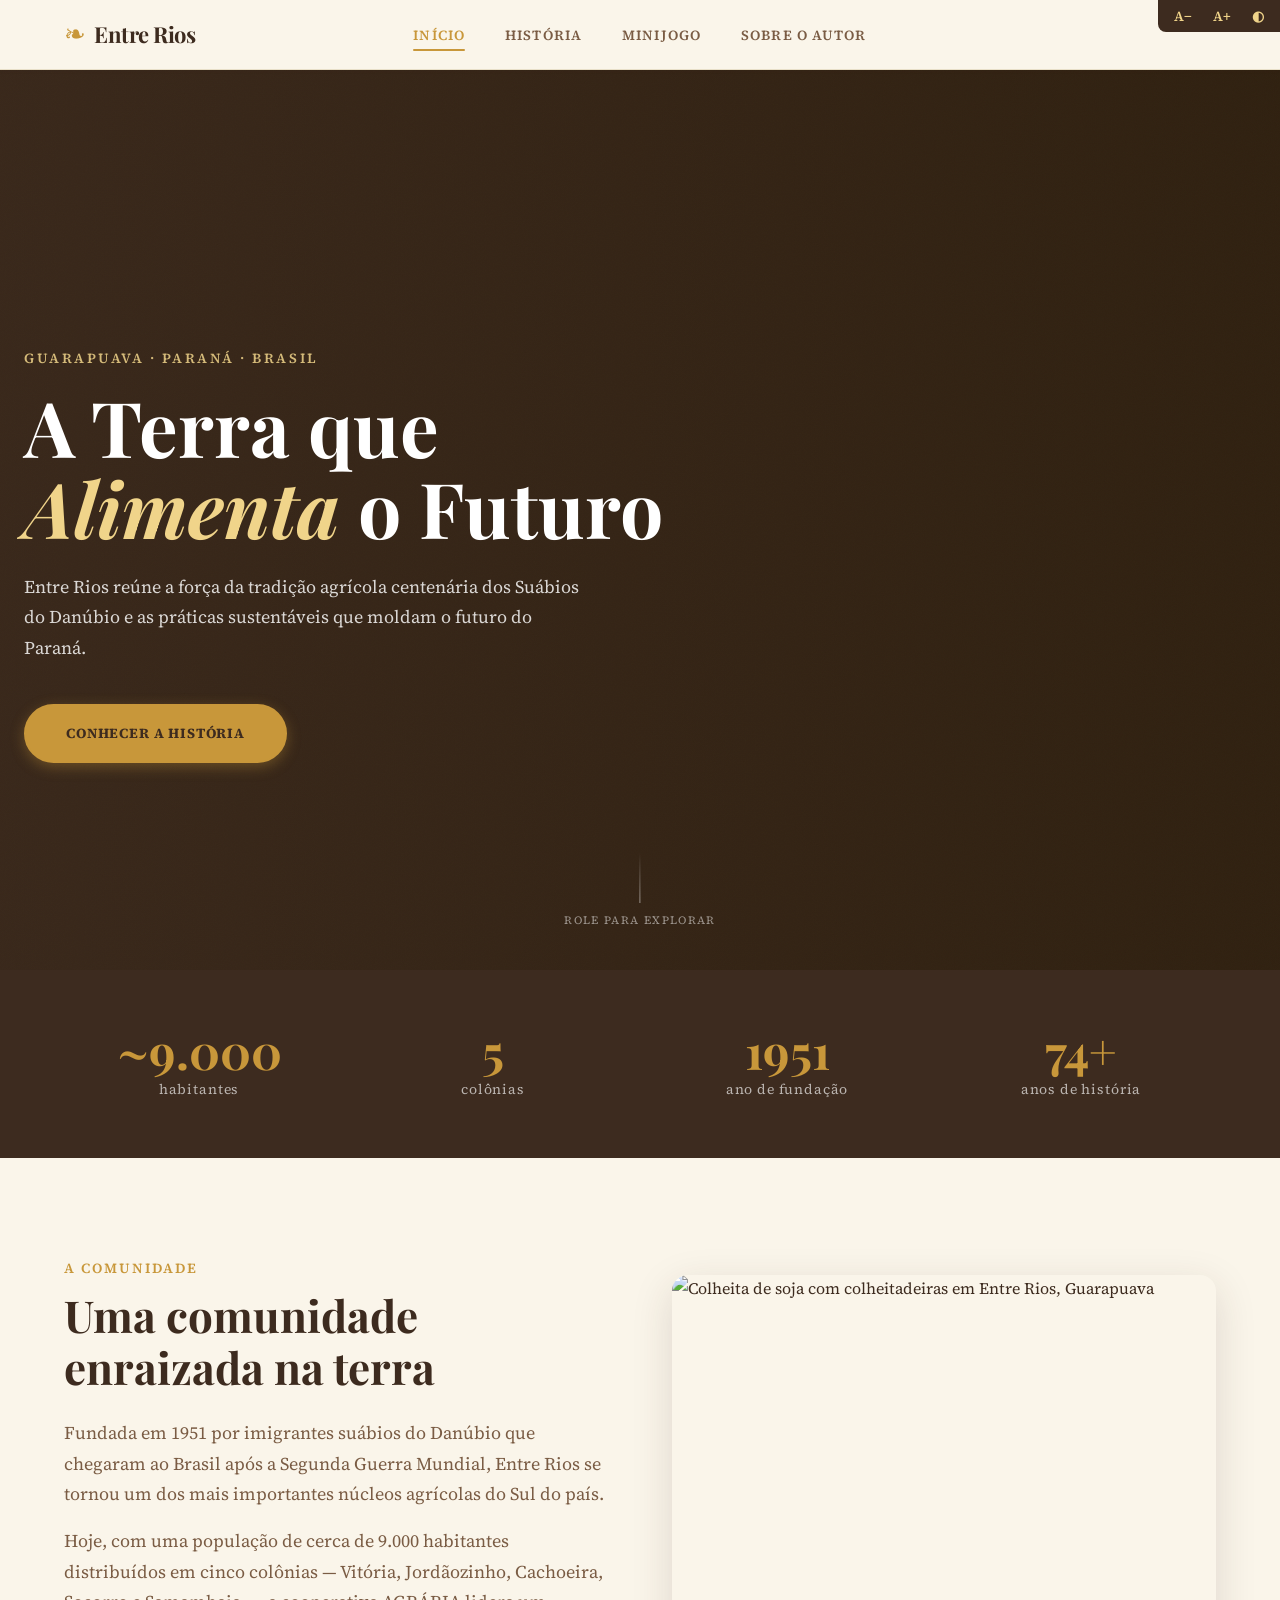
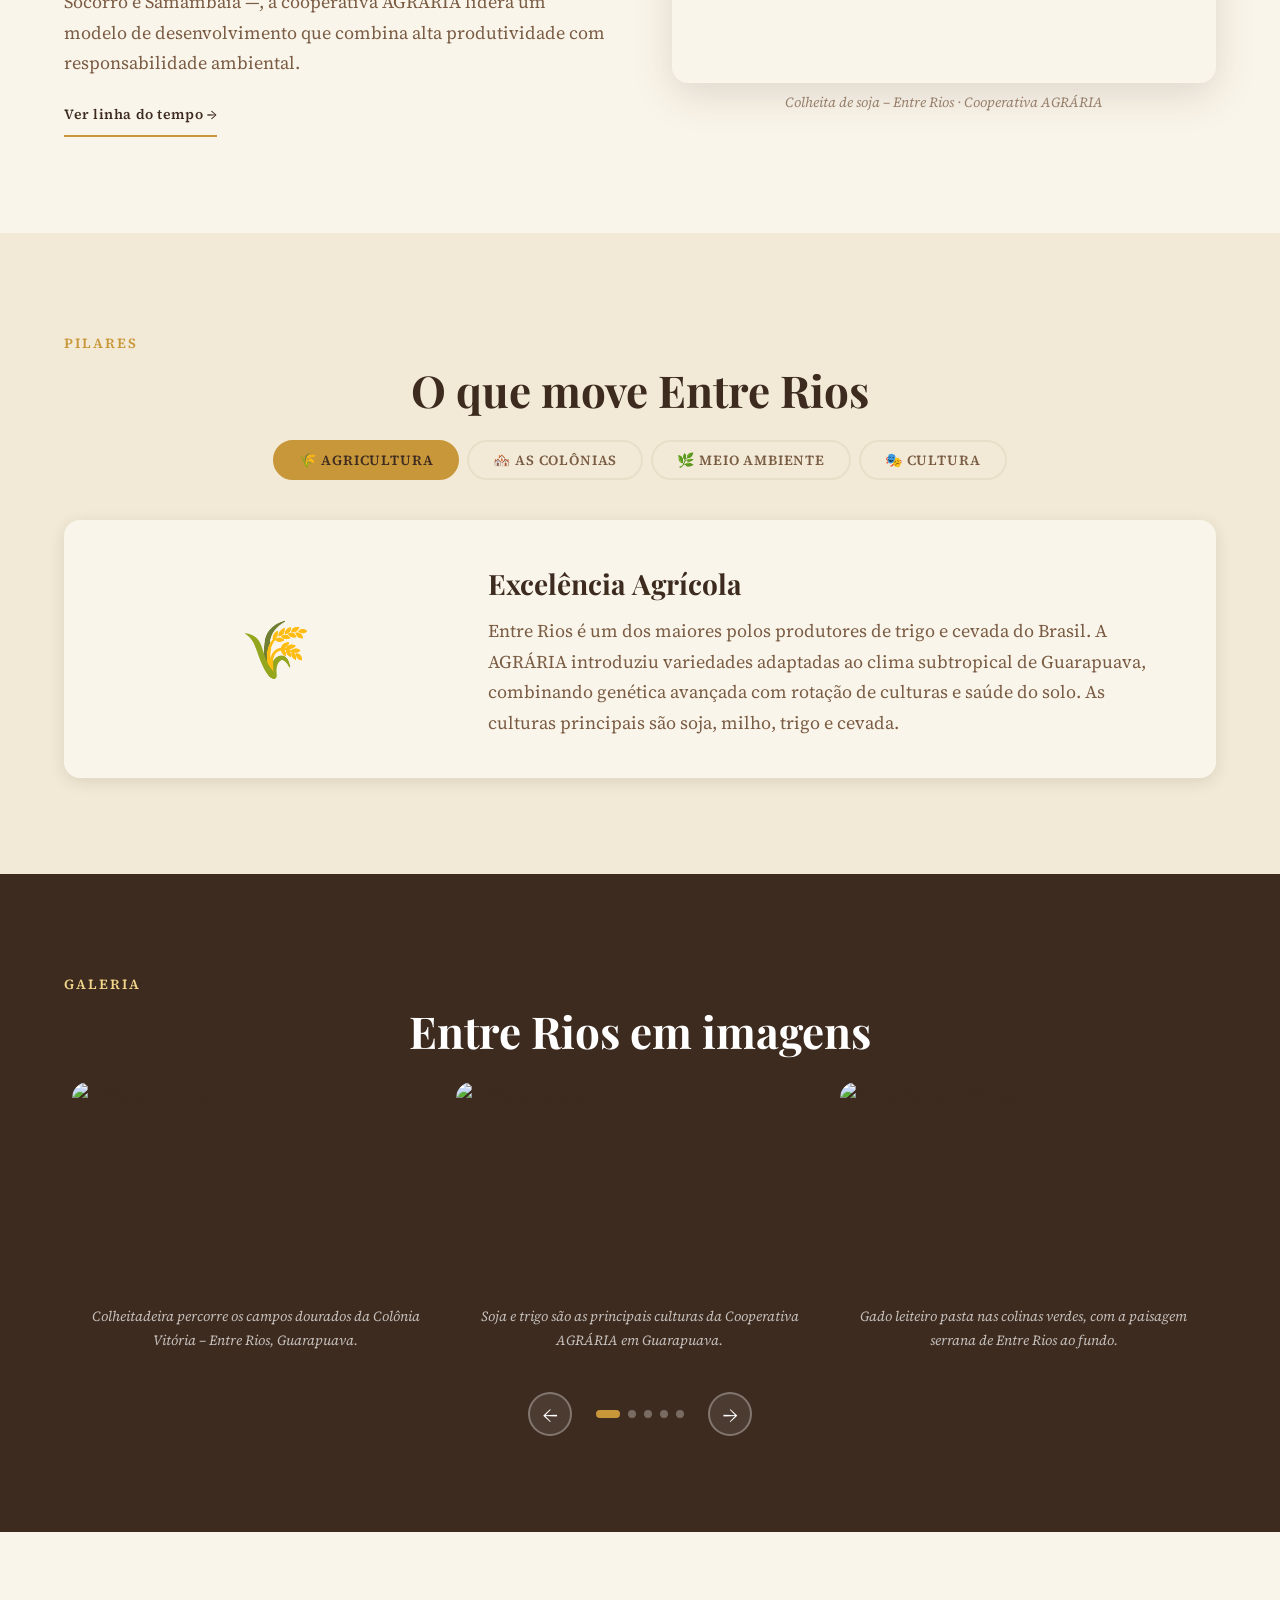
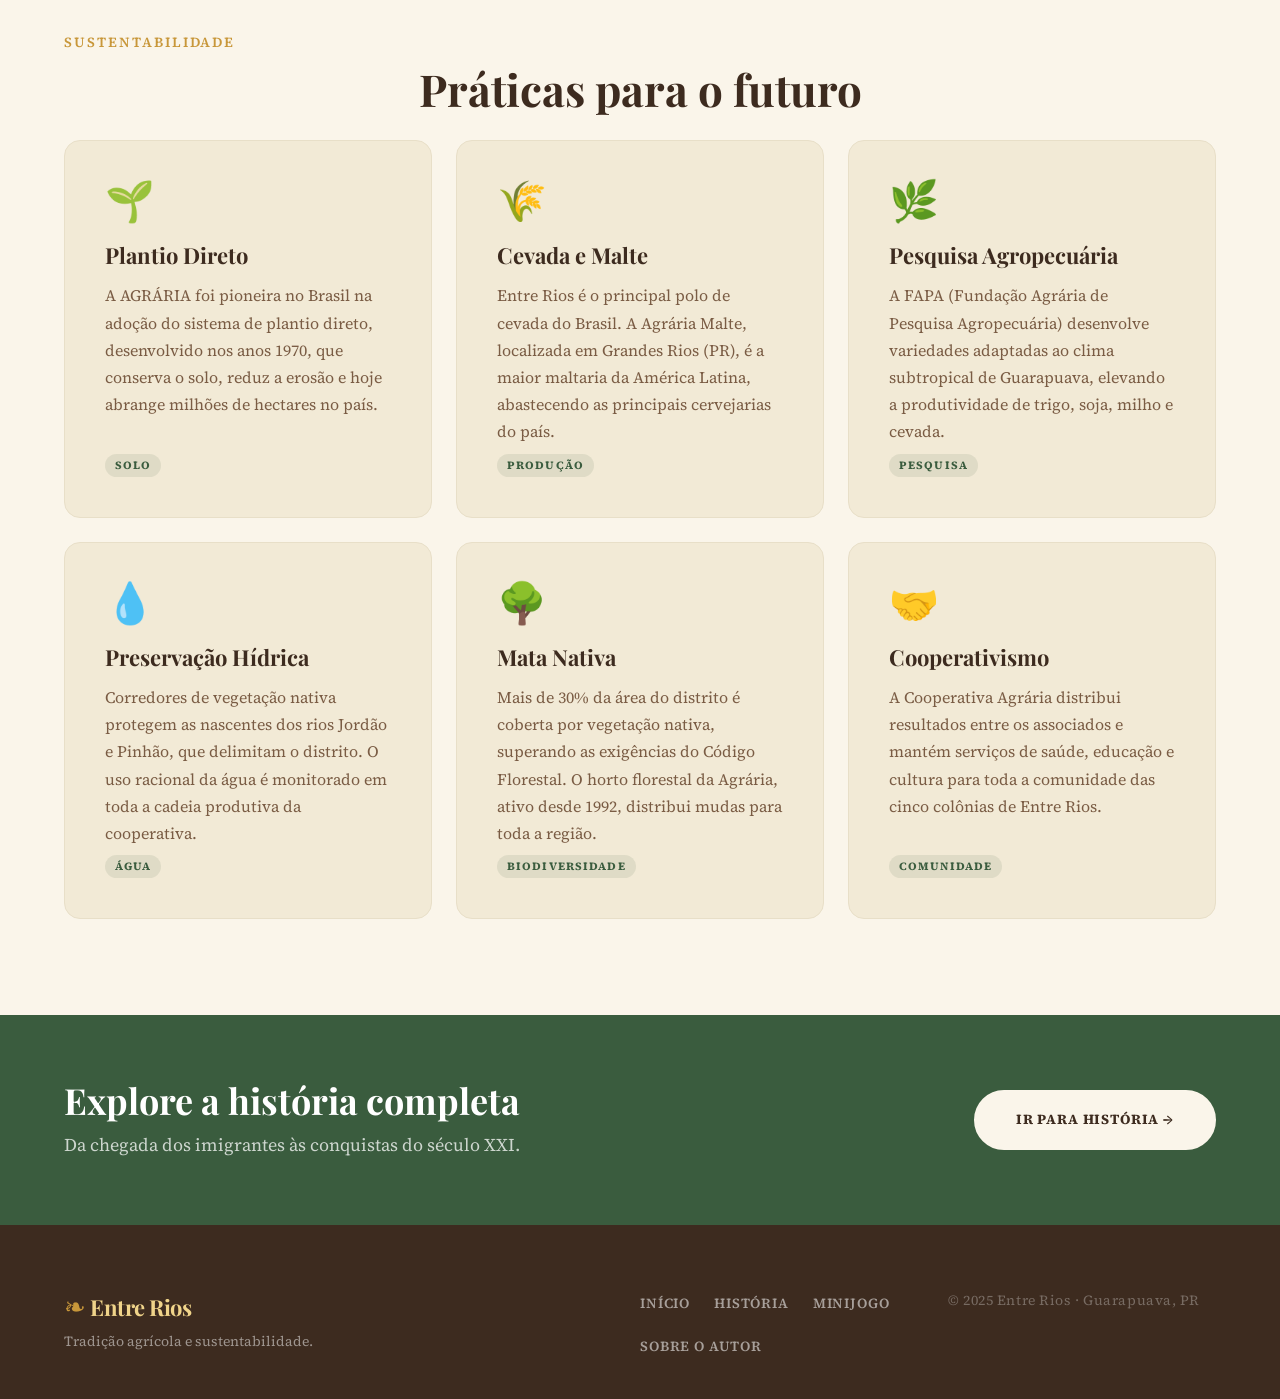
==== index.html @ c32ed944 "Update index.html" ====
<!DOCTYPE html>
<html lang="pt-BR">
<head>
  <meta charset="UTF-8" />
  <meta name="viewport" content="width=device-width, initial-scale=1.0" />
  <meta name="description" content="Entre Rios – Tradição agrícola e sustentabilidade no coração do Paraná." />
  <title>Entre Rios – Tradição & Sustentabilidade</title>
  <link rel="stylesheet" href="style.css" />
  <!-- Google Fonts: Playfair Display + Source Serif 4 -->
  <link rel="preconnect" href="https://fonts.googleapis.com" />
  <link rel="preconnect" href="https://fonts.gstatic.com" crossorigin />
  <link href="https://fonts.googleapis.com/css2?family=Playfair+Display:ital,wght@0,500;0,700;1,500&family=Source+Serif+4:opsz,wght@8..60,300;8..60,400;8..60,600&display=swap" rel="stylesheet" />
</head>
<body>

  <!-- ===== ACESSIBILIDADE: Barra de ferramentas ===== -->
  <div class="a11y-bar" role="toolbar" aria-label="Ferramentas de acessibilidade">
    <button class="a11y-btn" id="btn-font-dec" aria-label="Diminuir tamanho da fonte">A−</button>
    <button class="a11y-btn" id="btn-font-inc" aria-label="Aumentar tamanho da fonte">A+</button>
    <button class="a11y-btn" id="btn-contrast" aria-label="Alternar alto contraste">◐</button>
  </div>

  <!-- ===== NAVBAR ===== -->
  <header class="navbar" role="banner">
    <div class="navbar__inner">
      <a href="index.html" class="navbar__logo" aria-label="Início – Entre Rios">
        <span class="logo-mark" aria-hidden="true">❧</span>
        <span class="logo-text">Entre Rios</span>
      </a>
      <button class="navbar__toggle" id="nav-toggle" aria-expanded="false" aria-controls="nav-menu" aria-label="Abrir menu de navegação">
        <span class="burger-line"></span>
        <span class="burger-line"></span>
        <span class="burger-line"></span>
      </button>
      <nav id="nav-menu" class="navbar__nav" role="navigation" aria-label="Navegação principal">
        <ul class="nav__list" role="list">
          <li><a href="index.html"    class="nav__link active" aria-current="page">Início</a></li>
          <li><a href="historia.html" class="nav__link">História</a></li>
          <li><a href="minijogo.html" class="nav__link">MiniJogo</a></li>
          <li><a href="autor.html"    class="nav__link">Sobre o Autor</a></li>
        </ul>
      </nav>
    </div>
  </header>

  <main id="main-content">

    <!-- ===== HERO ===== -->
    <section class="hero" aria-labelledby="hero-title">
      <div class="hero__bg" aria-hidden="true">
        <div class="hero__grain"></div>
        <div class="hero__overlay"></div>
        <!-- Partículas de trigo animadas -->
        <div class="hero__particles" id="hero-particles"></div>
      </div>
      <div class="hero__content reveal">
        <p class="hero__eyebrow">Guarapuava · Paraná · Brasil</p>
        <h1 id="hero-title" class="hero__title">
          A Terra que<br />
          <em>Alimenta</em> o Futuro
        </h1>
        <p class="hero__subtitle">Entre Rios reúne a força da tradição agrícola centenária dos Suábios do Danúbio e as práticas sustentáveis que moldam o futuro do Paraná.</p>
        <a href="historia.html" class="btn-primary" aria-label="Conhecer a história de Entre Rios">Conhecer a História</a>
      </div>
      <div class="hero__scroll-hint" aria-hidden="true">
        <span class="scroll-line"></span>
        <span class="scroll-text">Role para explorar</span>
      </div>
    </section>

    <!-- ===== NÚMEROS / STATS ===== -->
    <section class="stats-band reveal" aria-label="Dados sobre Entre Rios">
      <div id="stats-container" class="stats-grid" role="list">
        <!-- Renderizado via JS -->
      </div>
    </section>

    <!-- ===== SOBRE ===== -->
    <section class="about section-pad reveal" aria-labelledby="about-title">
      <div class="container grid-2col">
        <div class="about__text">
          <span class="section-tag" aria-hidden="true">A Comunidade</span>
          <h2 id="about-title" class="section-title">Uma comunidade<br />enraizada na terra</h2>
          <p>Fundada em 1951 por imigrantes suábios do Danúbio que chegaram ao Brasil após a Segunda Guerra Mundial, Entre Rios se tornou um dos mais importantes núcleos agrícolas do Sul do país.</p>
          <p>Hoje, com uma população de cerca de 9.000 habitantes distribuídos em cinco colônias — Vitória, Jordãozinho, Cachoeira, Socorro e Samambaia —, a cooperativa AGRÁRIA lidera um modelo de desenvolvimento que combina alta produtividade com responsabilidade ambiental.</p>
          <a href="historia.html" class="btn-secondary">Ver linha do tempo →</a>
        </div>
        <figure class="about__visual" aria-label="Campos de trigo de Entre Rios ao entardecer">
          <div class="about__img-frame">
            <img src="img_soja.png" alt="Colheita de soja com colheitadeiras em Entre Rios, Guarapuava" style="width:100%;height:100%;object-fit:cover;display:block;" />
          </div>
          <figcaption class="about__caption">Colheita de soja – Entre Rios · Cooperativa AGRÁRIA</figcaption>
        </figure>
      </div>
    </section>

    <!-- ===== PILARES (TABS / ACORDEÃO) ===== -->
    <section class="pillars section-pad" aria-labelledby="pillars-title">
      <div class="container">
        <span class="section-tag" aria-hidden="true">Pilares</span>
        <h2 id="pillars-title" class="section-title section-title--center">O que move Entre Rios</h2>

        <!-- Abas desktop, acordeão mobile -->
        <div class="tabs reveal" role="tablist" aria-label="Pilares de Entre Rios">
          <!-- Tab buttons renderizados via JS -->
          <div id="tab-buttons" role="tablist"></div>
          <div id="tab-panels" class="tabs__panels"></div>
        </div>
      </div>
    </section>

    <!-- ===== GALERIA / CARROSSEL ===== -->
    <section class="gallery section-pad" aria-labelledby="gallery-title">
      <div class="container">
        <span class="section-tag" aria-hidden="true">Galeria</span>
        <h2 id="gallery-title" class="section-title section-title--center">Entre Rios em imagens</h2>
        <div class="carousel reveal" role="region" aria-label="Carrossel de fotos de Entre Rios" aria-roledescription="carrossel">
          <div class="carousel__track" id="carousel-track">
            <!-- Renderizado via JS -->
          </div>
          <div class="carousel__controls">
            <button class="carousel__btn" id="carousel-prev" aria-label="Slide anterior">&#8592;</button>
            <div class="carousel__dots" id="carousel-dots" role="tablist" aria-label="Navegação do carrossel"></div>
            <button class="carousel__btn" id="carousel-next" aria-label="Próximo slide">&#8594;</button>
          </div>
        </div>
      </div>
    </section>

    <!-- ===== SUSTENTABILIDADE (CARDS DINÂMICOS) ===== -->
    <section class="sustentabilidade section-pad" aria-labelledby="sust-title">
      <div class="container">
        <span class="section-tag" aria-hidden="true">Sustentabilidade</span>
        <h2 id="sust-title" class="section-title section-title--center">Práticas para o futuro</h2>
        <div class="cards-grid reveal" id="cards-container" role="list">
          <!-- Renderizado via JS -->
        </div>
      </div>
    </section>

    <!-- ===== CTA BANNER ===== -->
    <section class="cta-band reveal" aria-labelledby="cta-title">
      <div class="container cta-band__inner">
        <div>
          <h2 id="cta-title" class="cta-band__title">Explore a história completa</h2>
          <p class="cta-band__sub">Da chegada dos imigrantes às conquistas do século XXI.</p>
        </div>
        <a href="historia.html" class="btn-primary btn-primary--light" aria-label="Ir para página de história">Ir para História →</a>
      </div>
    </section>

  </main>

  <!-- ===== FOOTER ===== -->
  <footer class="footer" role="contentinfo">
    <div class="container footer__inner">
      <div class="footer__brand">
        <span class="logo-mark" aria-hidden="true">❧</span>
        <span class="logo-text">Entre Rios</span>
        <p class="footer__tagline">Tradição agrícola e sustentabilidade.</p>
      </div>
      <nav class="footer__nav" aria-label="Links do rodapé">
        <ul role="list">
          <li><a href="index.html">Início</a></li>
          <li><a href="historia.html">História</a></li>
          <li><a href="minijogo.html">MiniJogo</a></li>
          <li><a href="autor.html">Sobre o Autor</a></li>
        </ul>
      </nav>
      <p class="footer__copy">© 2025 Entre Rios · Guarapuava, PR</p>
    </div>
  </footer>

  <script src="script.js"></script>
</body>
</html>
---- style.css ----
/* ============================================================
   ENTRE RIOS – style.css
   Design System: Organic Editorial (terra + trigo + verde)
   Mobile-First · CSS Grid · Flexbox · Alto Contraste
   ============================================================ */

/* ============================================================
   1. DESIGN TOKENS – :root (mude aqui para alterar todo o site)
   ============================================================ */
:root {
  /* --- Paleta principal --- */
  --color-earth:      #3d2b1f;  /* marrom terra escuro (textos) */
  --color-wheat:      #c8973a;  /* dourado trigo (accent primário) */
  --color-wheat-lt:   #f0d48a;  /* dourado claro */
  --color-green:      #3a5c3e;  /* verde floresta (accent secundário) */
  --color-green-lt:   #6b9c6f;  /* verde médio */
  --color-cream:      #faf5ea;  /* fundo principal */
  --color-paper:      #f2ead6;  /* fundo seções alternadas */
  --color-bark:       #7a5c44;  /* marrom médio */
  --color-fog:        #e8dfc8;  /* bordas suaves */

  /* --- Tipografia --- */
  --font-display: 'Playfair Display', Georgia, serif;
  --font-body:    'Source Serif 4', Georgia, serif;
  --fs-base:  1rem;       /* 16px – mude aqui para alterar escala base */
  --fs-sm:    0.875rem;
  --fs-lg:    1.125rem;
  --fs-xl:    1.375rem;
  --fs-2xl:   1.75rem;
  --fs-3xl:   2.375rem;
  --fs-4xl:   3.25rem;
  --fs-hero:  clamp(2.5rem, 6vw, 5rem);
  --lh-tight: 1.2;
  --lh-body:  1.7;

  /* --- Espaçamentos --- */
  --space-xs:  0.25rem;
  --space-sm:  0.5rem;
  --space-md:  1rem;
  --space-lg:  1.5rem;
  --space-xl:  2.5rem;
  --space-2xl: 4rem;
  --space-3xl: 6rem;

  /* --- Arredondamentos --- */
  --radius-sm:  4px;
  --radius-md:  8px;
  --radius-lg:  16px;
  --radius-xl:  24px;
  --radius-full: 9999px;

  /* --- Sombras --- */
  --shadow-sm:  0 1px 3px rgba(61,43,31,.10);
  --shadow-md:  0 4px 16px rgba(61,43,31,.12);
  --shadow-lg:  0 12px 40px rgba(61,43,31,.15);

  /* --- Transições --- */
  --ease-out: cubic-bezier(.16,1,.3,1);
  --dur-fast: 150ms;
  --dur-med:  300ms;
  --dur-slow: 600ms;

  /* --- Navbar --- */
  --navbar-h:  70px;
  --navbar-bg: rgba(250,245,234,.92);
}

/* ============================================================
   2. RESET & BASE
   ============================================================ */
*, *::before, *::after { box-sizing: border-box; margin: 0; padding: 0; }

html {
  font-size: var(--fs-base);
  scroll-behavior: smooth;
  -webkit-text-size-adjust: 100%;
}

body {
  font-family: var(--font-body);
  font-size: var(--fs-base);
  line-height: var(--lh-body);
  color: var(--color-earth);
  background-color: var(--color-cream);
  min-height: 100dvh;
  overflow-x: hidden;
}

img, svg { display: block; max-width: 100%; }

a {
  color: inherit;
  text-decoration: none;
  transition: color var(--dur-fast) ease;
}

ul, ol { list-style: none; }

button { cursor: pointer; font-family: inherit; border: none; background: none; }

/* Foco visível – acessibilidade */
:focus-visible {
  outline: 3px solid var(--color-wheat);
  outline-offset: 3px;
  border-radius: var(--radius-sm);
}

/* ============================================================
   3. ALTO CONTRASTE
   ============================================================ */
body.high-contrast {
  --color-earth:    #000000;
  --color-wheat:    #ffcc00;
  --color-wheat-lt: #ffee66;
  --color-green:    #00aa44;
  --color-cream:    #ffffff;
  --color-paper:    #f0f0f0;
  --color-bark:     #333333;
  --color-fog:      #aaaaaa;
  --navbar-bg:      rgba(255,255,255,.98);
}

body.high-contrast .hero__overlay,
body.high-contrast .page-hero::after {
  background: rgba(0,0,0,.75) !important;
}

body.high-contrast .btn-primary { background: #000; color: #ffcc00; border-color: #000; }
body.high-contrast .btn-secondary { border-color: #000; color: #000; }

/* ============================================================
   4. BARRA DE ACESSIBILIDADE
   ============================================================ */
.a11y-bar {
  position: fixed;
  top: 0; right: 0;
  z-index: 9999;
  display: flex;
  gap: var(--space-xs);
  padding: var(--space-xs) var(--space-sm);
  background: var(--color-earth);
  border-bottom-left-radius: var(--radius-md);
}

.a11y-btn {
  background: transparent;
  color: var(--color-wheat-lt);
  font-family: var(--font-body);
  font-size: var(--fs-sm);
  font-weight: 600;
  padding: 2px 8px;
  border-radius: var(--radius-sm);
  transition: background var(--dur-fast);
  letter-spacing: .03em;
}

.a11y-btn:hover, .a11y-btn:focus-visible {
  background: rgba(255,255,255,.15);
}

/* ============================================================
   5. NAVBAR – Sticky, responsiva, centralizada
   ============================================================ */
.navbar {
  position: sticky;
  top: 0;
  z-index: 1000;
  height: var(--navbar-h);
  background: var(--navbar-bg);
  backdrop-filter: blur(12px);
  -webkit-backdrop-filter: blur(12px);
  border-bottom: 1px solid var(--color-fog);
  box-shadow: var(--shadow-sm);
  transition: box-shadow var(--dur-med) ease;
}

.navbar.scrolled { box-shadow: var(--shadow-md); }

.navbar__inner {
  max-width: 1200px;
  margin: 0 auto;
  height: 100%;
  padding: 0 var(--space-lg);
  display: grid;
  grid-template-columns: 1fr auto 1fr;
  align-items: center;
  gap: var(--space-xl);
}

/* Logo */
.navbar__logo {
  grid-column: 1;
  display: flex;
  align-items: center;
  gap: var(--space-sm);
  text-decoration: none;
  flex-shrink: 0;
}

.logo-mark {
  font-size: 1.6rem;
  color: var(--color-wheat);
  line-height: 1;
}

.logo-text {
  font-family: var(--font-display);
  font-size: var(--fs-xl);
  font-weight: 700;
  color: var(--color-earth);
  letter-spacing: -.02em;
}

/* Nav links (desktop) */
.navbar__nav {
  grid-column: 2;
  display: flex;
  justify-content: center;
}

.nav__list {
  display: flex;
  align-items: center;
  gap: var(--space-xl);
}

.nav__link {
  font-family: var(--font-body);
  font-size: var(--fs-sm);
  font-weight: 600;
  letter-spacing: .08em;
  text-transform: uppercase;
  color: var(--color-bark);
  padding: var(--space-xs) 0;
  position: relative;
  transition: color var(--dur-fast) ease;
}

/* Underline animado no hover */
.nav__link::after {
  content: '';
  position: absolute;
  bottom: -2px; left: 0;
  width: 0; height: 2px;
  background: var(--color-wheat);
  border-radius: var(--radius-full);
  transition: width var(--dur-med) var(--ease-out);
}

.nav__link:hover { color: var(--color-earth); }
.nav__link:hover::after { width: 100%; }

/* Link ativo */
.nav__link.active {
  color: var(--color-wheat);
}
.nav__link.active::after { width: 100%; }

/* Hamburger (mobile) */
.navbar__toggle {
  grid-column: 3;
  justify-self: end;
  display: none;
  flex-direction: column;
  gap: 5px;
  padding: var(--space-sm);
  border-radius: var(--radius-sm);
  transition: background var(--dur-fast);
}

.navbar__toggle:hover { background: var(--color-fog); }

.burger-line {
  display: block;
  width: 22px; height: 2px;
  background: var(--color-earth);
  border-radius: var(--radius-full);
  transition: transform var(--dur-med) var(--ease-out), opacity var(--dur-fast);
}

/* Animação hamburger → X */
.navbar__toggle[aria-expanded="true"] .burger-line:nth-child(1) {
  transform: translateY(7px) rotate(45deg);
}
.navbar__toggle[aria-expanded="true"] .burger-line:nth-child(2) {
  opacity: 0;
}
.navbar__toggle[aria-expanded="true"] .burger-line:nth-child(3) {
  transform: translateY(-7px) rotate(-45deg);
}

/* ============================================================
   6. LAYOUT UTILITIES
   ============================================================ */
.container {
  max-width: 1200px;
  margin: 0 auto;
  padding: 0 var(--space-lg);
}

.container--narrow {
  max-width: 760px;
  margin: 0 auto;
  padding: 0 var(--space-lg);
}

.section-pad { padding: var(--space-3xl) 0; }

/* Grid de 2 colunas (mude grid-template-columns aqui) */
.grid-2col {
  display: grid;
  grid-template-columns: 1fr;  /* mobile: 1 col */
  gap: var(--space-2xl);
  align-items: center;
}

/* Cards grid (mude grid-template-columns aqui) */
.cards-grid {
  display: grid;
  grid-template-columns: 1fr;  /* mobile: 1 col */
  gap: var(--space-lg);
}

/* ============================================================
   7. TIPOGRAFIA
   ============================================================ */
.section-tag {
  display: inline-block;
  font-size: var(--fs-sm);
  font-weight: 600;
  letter-spacing: .14em;
  text-transform: uppercase;
  color: var(--color-wheat);
  margin-bottom: var(--space-sm);
}

.section-title {
  font-family: var(--font-display);
  font-size: clamp(1.75rem, 4vw, 2.75rem);
  font-weight: 700;
  line-height: var(--lh-tight);
  color: var(--color-earth);
  margin-bottom: var(--space-lg);
}

.section-title--center { text-align: center; }

.section-title em {
  font-style: italic;
  color: var(--color-wheat);
}

/* ============================================================
   8. BUTTONS
   ============================================================ */
.btn-primary {
  display: inline-flex;
  align-items: center;
  gap: var(--space-sm);
  background: var(--color-wheat);
  color: var(--color-earth);
  font-family: var(--font-body);
  font-size: var(--fs-sm);
  font-weight: 700;
  letter-spacing: .06em;
  text-transform: uppercase;
  padding: var(--space-md) var(--space-xl);
  border-radius: var(--radius-full);
  border: 2px solid var(--color-wheat);
  transition: background var(--dur-med), color var(--dur-med), transform var(--dur-fast);
  box-shadow: 0 4px 14px rgba(200,151,58,.35);
}

.btn-primary:hover, .btn-primary:focus-visible {
  background: var(--color-earth);
  color: var(--color-wheat-lt);
  transform: translateY(-2px);
}

.btn-primary--light {
  background: var(--color-cream);
  color: var(--color-earth);
  border-color: var(--color-cream);
  box-shadow: none;
}

.btn-primary--light:hover {
  background: var(--color-wheat);
  border-color: var(--color-wheat);
  color: var(--color-earth);
}

.btn-secondary {
  display: inline-flex;
  align-items: center;
  gap: var(--space-sm);
  background: transparent;
  color: var(--color-earth);
  font-family: var(--font-body);
  font-size: var(--fs-sm);
  font-weight: 600;
  letter-spacing: .04em;
  padding: var(--space-sm) 0;
  border-bottom: 2px solid var(--color-wheat);
  transition: color var(--dur-fast), border-color var(--dur-fast);
}

.btn-secondary:hover { color: var(--color-wheat); }

/* ============================================================
   9. HERO – Página inicial
   ============================================================ */
.hero {
  position: relative;
  min-height: 100svh;
  display: flex;
  flex-direction: column;
  justify-content: center;
  align-items: flex-start;
  overflow: hidden;
  padding: var(--space-3xl) var(--space-lg);
  padding-top: calc(var(--navbar-h) + var(--space-3xl));
}

/* Fundo com imagem de colheita ao entardecer */
.hero__bg {
  position: absolute;
  inset: 0;
  background: #2e1f0e;
  z-index: 0;
}

.hero__bg::before {
  content: '';
  position: absolute;
  inset: 0;
  background: url('img_colheita.png') center center / cover no-repeat;
  z-index: 0;
}

.hero__overlay {
  position: absolute;
  inset: 0;
  background: linear-gradient(to right, rgba(61,43,31,.7) 0%, rgba(61,43,31,.1) 100%);
  z-index: 1;
}

/* Textura de grão */
.hero__grain {
  position: absolute;
  inset: 0;
  z-index: 2;
  background-image: url("data:image/svg+xml,%3Csvg xmlns='http://www.w3.org/2000/svg' width='300' height='300'%3E%3Cfilter id='n'%3E%3CfeTurbulence type='fractalNoise' baseFrequency='0.9' numOctaves='4' stitchTiles='stitch'/%3E%3C/filter%3E%3Crect width='300' height='300' filter='url(%23n)' opacity='0.04'/%3E%3C/svg%3E");
  opacity: .45;
  pointer-events: none;
}

/* Partículas de trigo */
.hero__particles { position: absolute; inset: 0; z-index: 2; pointer-events: none; }

.wheat-particle {
  position: absolute;
  font-size: 1.2rem;
  opacity: 0;
  animation: floatUp var(--dur, 8s) var(--delay, 0s) infinite ease-in-out;
}

@keyframes floatUp {
  0%   { transform: translateY(0) rotate(0deg); opacity: 0; }
  10%  { opacity: .4; }
  90%  { opacity: .15; }
  100% { transform: translateY(-120vh) rotate(360deg); opacity: 0; }
}

.hero__content {
  position: relative;
  z-index: 3;
  max-width: 680px;
}

.hero__eyebrow {
  font-size: var(--fs-sm);
  font-weight: 600;
  letter-spacing: .18em;
  text-transform: uppercase;
  color: var(--color-wheat-lt);
  margin-bottom: var(--space-md);
  opacity: .85;
}

.hero__title {
  font-family: var(--font-display);
  font-size: var(--fs-hero);
  font-weight: 700;
  line-height: 1.05;
  color: #fff;
  margin-bottom: var(--space-lg);
}

.hero__title em {
  font-style: italic;
  color: var(--color-wheat-lt);
}

.hero__title--sm { font-size: clamp(2rem, 5vw, 3.5rem); }

.hero__subtitle {
  font-size: var(--fs-lg);
  color: rgba(255,255,255,.82);
  max-width: 560px;
  margin-bottom: var(--space-xl);
  line-height: var(--lh-body);
}

/* Hint de scroll */
.hero__scroll-hint {
  position: absolute;
  bottom: var(--space-xl);
  left: 50%;
  transform: translateX(-50%);
  z-index: 3;
  display: flex;
  flex-direction: column;
  align-items: center;
  gap: var(--space-sm);
  color: rgba(255,255,255,.5);
}

.scroll-line {
  display: block;
  width: 1px; height: 50px;
  background: linear-gradient(to bottom, transparent, rgba(255,255,255,.5));
  animation: scrollPulse 2s ease-in-out infinite;
}

.scroll-text {
  font-size: .7rem;
  letter-spacing: .12em;
  text-transform: uppercase;
}

@keyframes scrollPulse {
  0%, 100% { opacity: .3; transform: scaleY(1); }
  50%       { opacity: 1;  transform: scaleY(1.1); }
}

/* ============================================================
   10. PAGE HERO (páginas internas)
   ============================================================ */
.page-hero {
  position: relative;
  min-height: 50vh;
  display: flex;
  align-items: flex-end;
  padding: var(--space-3xl) var(--space-lg) var(--space-2xl);
  padding-top: calc(var(--navbar-h) + var(--space-3xl));
  overflow: hidden;
}

.page-hero--historia {
  background: #1a0f08 url('img_imigrantes.png') center 30% / cover no-repeat;
}

.page-hero--autor {
  background: #0e1a12 url('img_mata.png') center center / cover no-repeat;
}

.page-hero::after {
  content: '';
  position: absolute;
  inset: 0;
  background: rgba(0,0,0,.35);
  z-index: 1;
}

.page-hero__content {
  position: relative;
  z-index: 2;
  max-width: 700px;
  margin: 0 auto;
  text-align: center;
  width: 100%;
}

/* ============================================================
   11. STATS BAND
   ============================================================ */
.stats-band {
  background: var(--color-earth);
  padding: var(--space-xl) 0;
}

.stats-grid {
  max-width: 1200px;
  margin: 0 auto;
  padding: 0 var(--space-lg);
  display: grid;
  grid-template-columns: repeat(2, 1fr); /* mobile: 2 col */
  gap: var(--space-lg);
}

.stat-item {
  text-align: center;
  padding: var(--space-md);
}

.stat-number {
  font-family: var(--font-display);
  font-size: clamp(2rem, 5vw, 3rem);
  font-weight: 700;
  color: var(--color-wheat);
  line-height: 1;
  display: block;
}

.stat-label {
  font-size: var(--fs-sm);
  color: rgba(255,255,255,.65);
  letter-spacing: .06em;
  margin-top: var(--space-xs);
  display: block;
}

/* ============================================================
   12. ABOUT / 2-COL SECTION
   ============================================================ */
.about {
  background: var(--color-cream);
}

.about__text p {
  color: var(--color-bark);
  margin-bottom: var(--space-md);
  font-size: var(--fs-lg);
}

.about__visual { width: 100%; }

.about__img-frame {
  border-radius: var(--radius-lg);
  overflow: hidden;
  box-shadow: var(--shadow-lg);
  aspect-ratio: 4/3;
}

/* Placeholder de imagem (substitua por <img> com src real) */
.img-placeholder {
  width: 100%; height: 100%;
  display: flex;
  align-items: center;
  justify-content: center;
  font-size: 5rem;
}

.img-placeholder--golden {
  background: linear-gradient(135deg, #c8973a 0%, #8a6835 50%, #4a3520 100%);
}
.img-placeholder--earth {
  background: linear-gradient(135deg, #4a3520 0%, #7a5c44 60%, #c8973a 100%);
}
.img-placeholder--forest {
  background: linear-gradient(135deg, #3a5c3e 0%, #6b9c6f 60%, #c8973a 100%);
}

.about__caption {
  font-size: var(--fs-sm);
  color: var(--color-bark);
  text-align: center;
  margin-top: var(--space-sm);
  font-style: italic;
  opacity: .75;
}

/* ============================================================
   13. TABS (desktop) / ACORDEÃO (mobile)
   ============================================================ */
.pillars { background: var(--color-paper); }

/* Tab buttons */
#tab-buttons {
  display: flex;
  flex-wrap: wrap;
  justify-content: center;
  gap: var(--space-sm);
  margin-bottom: var(--space-xl);
}

.tab-btn {
  font-family: var(--font-body);
  font-size: var(--fs-sm);
  font-weight: 600;
  letter-spacing: .06em;
  text-transform: uppercase;
  color: var(--color-bark);
  padding: var(--space-sm) var(--space-lg);
  border-radius: var(--radius-full);
  border: 2px solid var(--color-fog);
  background: transparent;
  transition: all var(--dur-med) ease;
}

.tab-btn:hover {
  border-color: var(--color-wheat);
  color: var(--color-earth);
}

.tab-btn.active, .tab-btn[aria-selected="true"] {
  background: var(--color-wheat);
  border-color: var(--color-wheat);
  color: var(--color-earth);
}

/* Painéis das abas */
.tabs__panels { position: relative; }

.tab-panel {
  display: none;
  animation: fadeSlideIn var(--dur-med) var(--ease-out);
}

.tab-panel.active { display: grid; }

@keyframes fadeSlideIn {
  from { opacity: 0; transform: translateY(12px); }
  to   { opacity: 1; transform: translateY(0); }
}

/* Conteúdo do painel */
.tab-panel__inner {
  display: grid;
  grid-template-columns: 1fr;
  gap: var(--space-xl);
  align-items: center;
  padding: var(--space-xl);
  background: var(--color-cream);
  border-radius: var(--radius-lg);
  box-shadow: var(--shadow-md);
}

.tab-panel__icon {
  font-size: 3.5rem;
  text-align: center;
}

.tab-panel__title {
  font-family: var(--font-display);
  font-size: var(--fs-2xl);
  font-weight: 700;
  color: var(--color-earth);
  margin-bottom: var(--space-sm);
}

.tab-panel__text {
  color: var(--color-bark);
  font-size: var(--fs-lg);
  line-height: var(--lh-body);
}

/* ============================================================
   14. CARROSSEL
   ============================================================ */
.gallery { background: var(--color-earth); }
.gallery .section-tag { color: var(--color-wheat-lt); }
.gallery .section-title { color: #fff; }

.carousel { position: relative; overflow: hidden; }

.carousel__track {
  display: flex;
  transition: transform var(--dur-slow) var(--ease-out);
  will-change: transform;
}

.carousel__slide {
  flex: 0 0 100%;
  padding: 0 var(--space-sm);
}

.carousel__img-wrap {
  border-radius: var(--radius-lg);
  overflow: hidden;
  aspect-ratio: 16/9;
}

.carousel__img-placeholder {
  width: 100%; height: 100%;
  display: flex;
  flex-direction: column;
  align-items: center;
  justify-content: center;
  gap: var(--space-md);
}

.carousel__caption {
  padding: var(--space-md) var(--space-sm) 0;
  color: rgba(255,255,255,.7);
  font-size: var(--fs-sm);
  text-align: center;
  font-style: italic;
}

.carousel__controls {
  display: flex;
  align-items: center;
  justify-content: center;
  gap: var(--space-lg);
  margin-top: var(--space-xl);
}

.carousel__btn {
  width: 44px; height: 44px;
  border-radius: var(--radius-full);
  border: 2px solid rgba(255,255,255,.3);
  color: #fff;
  font-size: var(--fs-xl);
  display: flex;
  align-items: center;
  justify-content: center;
  transition: all var(--dur-fast);
  background: rgba(255,255,255,.08);
}

.carousel__btn:hover, .carousel__btn:focus-visible {
  background: var(--color-wheat);
  border-color: var(--color-wheat);
  color: var(--color-earth);
}

.carousel__dots { display: flex; gap: var(--space-sm); }

.carousel__dot {
  width: 8px; height: 8px;
  border-radius: var(--radius-full);
  background: rgba(255,255,255,.3);
  border: none;
  transition: all var(--dur-med);
  cursor: pointer;
}

.carousel__dot.active {
  background: var(--color-wheat);
  width: 24px;
}

/* ============================================================
   15. CARDS DE SUSTENTABILIDADE
   ============================================================ */
.sustentabilidade { background: var(--color-cream); }

.card {
  background: var(--color-paper);
  border: 1px solid var(--color-fog);
  border-radius: var(--radius-lg);
  padding: var(--space-xl);
  display: flex;
  flex-direction: column;
  gap: var(--space-sm);
  transition: transform var(--dur-med) var(--ease-out), box-shadow var(--dur-med);
  role: listitem;
}

.card:hover {
  transform: translateY(-4px);
  box-shadow: var(--shadow-lg);
}

.card__icon {
  font-size: 2.5rem;
  line-height: 1;
  margin-bottom: var(--space-sm);
}

.card__title {
  font-family: var(--font-display);
  font-size: var(--fs-xl);
  font-weight: 700;
  color: var(--color-earth);
}

.card__text {
  font-size: var(--fs-base);
  color: var(--color-bark);
  line-height: var(--lh-body);
  flex: 1;
}

.card__tag {
  display: inline-block;
  font-size: .7rem;
  font-weight: 700;
  letter-spacing: .1em;
  text-transform: uppercase;
  color: var(--color-green);
  background: rgba(58,92,62,.1);
  padding: 2px 10px;
  border-radius: var(--radius-full);
  align-self: flex-start;
}

/* ============================================================
   16. CTA BAND
   ============================================================ */
.cta-band {
  background: var(--color-green);
  padding: var(--space-2xl) 0;
}

.cta-band__inner {
  display: flex;
  flex-direction: column;
  gap: var(--space-xl);
  align-items: flex-start;
}

.cta-band__title {
  font-family: var(--font-display);
  font-size: clamp(1.5rem, 3vw, 2.25rem);
  font-weight: 700;
  color: #fff;
  line-height: var(--lh-tight);
}

.cta-band__sub {
  color: rgba(255,255,255,.75);
  font-size: var(--fs-lg);
  margin-top: var(--space-sm);
}

/* ============================================================
   17. TIMELINE
   ============================================================ */
.timeline-section { background: var(--color-paper); }

.timeline {
  position: relative;
  max-width: 800px;
  margin: 0 auto;
  padding: var(--space-lg) 0;
}

/* Linha central */
.timeline::before {
  content: '';
  position: absolute;
  left: 18px;
  top: 0; bottom: 0;
  width: 2px;
  background: var(--color-fog);
}

.timeline__item {
  position: relative;
  padding-left: 56px;
  margin-bottom: var(--space-2xl);
  animation: revealIn var(--dur-slow) var(--ease-out) both;
}

/* Ponto na linha */
.timeline__item::before {
  content: '';
  position: absolute;
  left: 10px; top: 6px;
  width: 18px; height: 18px;
  border-radius: var(--radius-full);
  background: var(--color-wheat);
  border: 3px solid var(--color-cream);
  box-shadow: 0 0 0 2px var(--color-wheat);
  z-index: 1;
}

.timeline__year {
  font-family: var(--font-display);
  font-size: var(--fs-sm);
  font-weight: 700;
  color: var(--color-wheat);
  letter-spacing: .1em;
  margin-bottom: var(--space-xs);
}

.timeline__title {
  font-family: var(--font-display);
  font-size: var(--fs-xl);
  font-weight: 700;
  color: var(--color-earth);
  margin-bottom: var(--space-sm);
}

.timeline__text {
  color: var(--color-bark);
  line-height: var(--lh-body);
}

/* ============================================================
   18. ACORDEÃO
   ============================================================ */
.accordion-section { background: var(--color-cream); }

.accordion__item {
  border: 1px solid var(--color-fog);
  border-radius: var(--radius-md);
  margin-bottom: var(--space-sm);
  overflow: hidden;
  transition: box-shadow var(--dur-fast);
}

.accordion__item:hover { box-shadow: var(--shadow-sm); }

.accordion__trigger {
  width: 100%;
  display: flex;
  align-items: center;
  justify-content: space-between;
  padding: var(--space-md) var(--space-lg);
  background: var(--color-paper);
  text-align: left;
  font-family: var(--font-display);
  font-size: var(--fs-lg);
  font-weight: 600;
  color: var(--color-earth);
  transition: background var(--dur-fast), color var(--dur-fast);
  gap: var(--space-md);
}

.accordion__trigger[aria-expanded="true"] {
  background: var(--color-earth);
  color: var(--color-wheat-lt);
}

.accordion__icon {
  font-size: var(--fs-xl);
  font-weight: 300;
  flex-shrink: 0;
  transition: transform var(--dur-med) var(--ease-out);
  font-style: normal;
}

.accordion__trigger[aria-expanded="true"] .accordion__icon {
  transform: rotate(45deg);
}

.accordion__panel {
  display: none;
  padding: var(--space-lg);
  background: var(--color-cream);
  color: var(--color-bark);
  line-height: var(--lh-body);
  font-size: var(--fs-base);
  border-top: 1px solid var(--color-fog);
  animation: fadeSlideIn var(--dur-med) var(--ease-out);
}

/* ============================================================
   19. FOOTER
   ============================================================ */
.footer {
  background: var(--color-earth);
  padding: var(--space-2xl) 0 var(--space-xl);
}

.footer__inner {
  display: grid;
  grid-template-columns: 1fr;
  gap: var(--space-xl);
  align-items: start;
}

.footer__brand .logo-text { color: var(--color-wheat-lt); }
.footer__brand .logo-mark { color: var(--color-wheat); }

.footer__tagline {
  font-size: var(--fs-sm);
  color: rgba(255,255,255,.5);
  margin-top: var(--space-xs);
}

.footer__nav ul {
  display: flex;
  flex-wrap: wrap;
  gap: var(--space-md) var(--space-lg);
}

.footer__nav a {
  font-size: var(--fs-sm);
  font-weight: 600;
  letter-spacing: .06em;
  text-transform: uppercase;
  color: rgba(255,255,255,.55);
  transition: color var(--dur-fast);
}

.footer__nav a:hover { color: var(--color-wheat); }

.footer__copy {
  font-size: var(--fs-sm);
  color: rgba(255,255,255,.3);
  letter-spacing: .04em;
}

/* ============================================================
   20. SCROLL REVEAL
   ============================================================ */
.reveal {
  opacity: 0;
  transform: translateY(32px);
  transition:
    opacity var(--dur-slow) var(--ease-out),
    transform var(--dur-slow) var(--ease-out);
}

.reveal.visible {
  opacity: 1;
  transform: translateY(0);
}

/* Delay escalonado para filhos */
.reveal > *:nth-child(2) { transition-delay: 80ms; }
.reveal > *:nth-child(3) { transition-delay: 160ms; }
.reveal > *:nth-child(4) { transition-delay: 240ms; }

@keyframes revealIn {
  from { opacity: 0; transform: translateX(-16px); }
  to   { opacity: 1; transform: translateX(0); }
}

/* ============================================================
   21. RESPONSIVE – Tablet (≥ 640px)
   ============================================================ */
@media (min-width: 640px) {

  /* Grid 2 col ativo */
  .grid-2col { grid-template-columns: 1fr 1fr; }

  /* Cards 2 colunas */
  .cards-grid { grid-template-columns: repeat(2, 1fr); }

  /* Stats 4 colunas */
  .stats-grid { grid-template-columns: repeat(4, 1fr); }

  /* CTA band row */
  .cta-band__inner {
    flex-direction: row;
    align-items: center;
    justify-content: space-between;
  }

  /* Timeline linha central */
  .timeline::before { left: 50%; transform: translateX(-50%); }

  .timeline__item {
    width: 50%;
    padding-left: 0;
    padding-right: var(--space-2xl);
    text-align: right;
  }

  .timeline__item:nth-child(even) {
    margin-left: 50%;
    padding-right: 0;
    padding-left: var(--space-2xl);
    text-align: left;
  }

  .timeline__item::before {
    left: auto;
    right: -9px;
  }

  .timeline__item:nth-child(even)::before {
    left: -9px;
    right: auto;
  }

  /* Footer grid */
  .footer__inner { grid-template-columns: 1fr 1fr; }
}

/* ============================================================
   22. RESPONSIVE – Desktop (≥ 960px)
   ============================================================ */
@media (min-width: 960px) {

  /* Hamburger oculto */
  .navbar__toggle { display: none; }

  /* Nav visível */
  .navbar__nav {
    position: static;
    padding: 0;
    background: transparent;
    border: none;
    box-shadow: none;
  }

  .nav__list { flex-direction: row; }

  /* Cards 3 colunas */
  .cards-grid { grid-template-columns: repeat(3, 1fr); }

  /* Tab panel 2 col */
  .tab-panel__inner { grid-template-columns: 1fr 2fr; }

  /* Carousel 3 visible */
  .carousel__slide { flex: 0 0 33.333%; }

  /* Footer 3 col */
  .footer__inner { grid-template-columns: 2fr 1fr 1fr; }
}

/* ============================================================
   23. MOBILE MENU
   ============================================================ */
@media (max-width: 959px) {
  .navbar__inner {
    display: flex;
    justify-content: space-between;
    gap: 0;
  }

  .navbar__toggle {
    display: flex;
    grid-column: unset;
    justify-self: unset;
  }

  .navbar__nav {
    grid-column: unset;
    position: absolute;
    top: var(--navbar-h);
    left: 0; right: 0;
    background: var(--navbar-bg);
    backdrop-filter: blur(16px);
    border-bottom: 1px solid var(--color-fog);
    box-shadow: var(--shadow-md);
    padding: var(--space-lg);
    /* Oculto por padrão */
    clip-path: polygon(0 0, 100% 0, 100% 0, 0 0);
    pointer-events: none;
    transition: clip-path var(--dur-med) var(--ease-out);
  }

  .navbar__nav.open {
    clip-path: polygon(0 0, 100% 0, 100% 100%, 0 100%);
    pointer-events: all;
  }

  .nav__list {
    flex-direction: column;
    align-items: center;
    gap: var(--space-lg);
  }

  .nav__link { font-size: var(--fs-base); }
}

/* ============================================================
   24. PRINT
   ============================================================ */
@media print {
  .navbar, .a11y-bar, .hero__particles, .hero__scroll-hint { display: none; }
  body { font-size: 12pt; color: #000; background: #fff; }
  a { text-decoration: underline; }
}
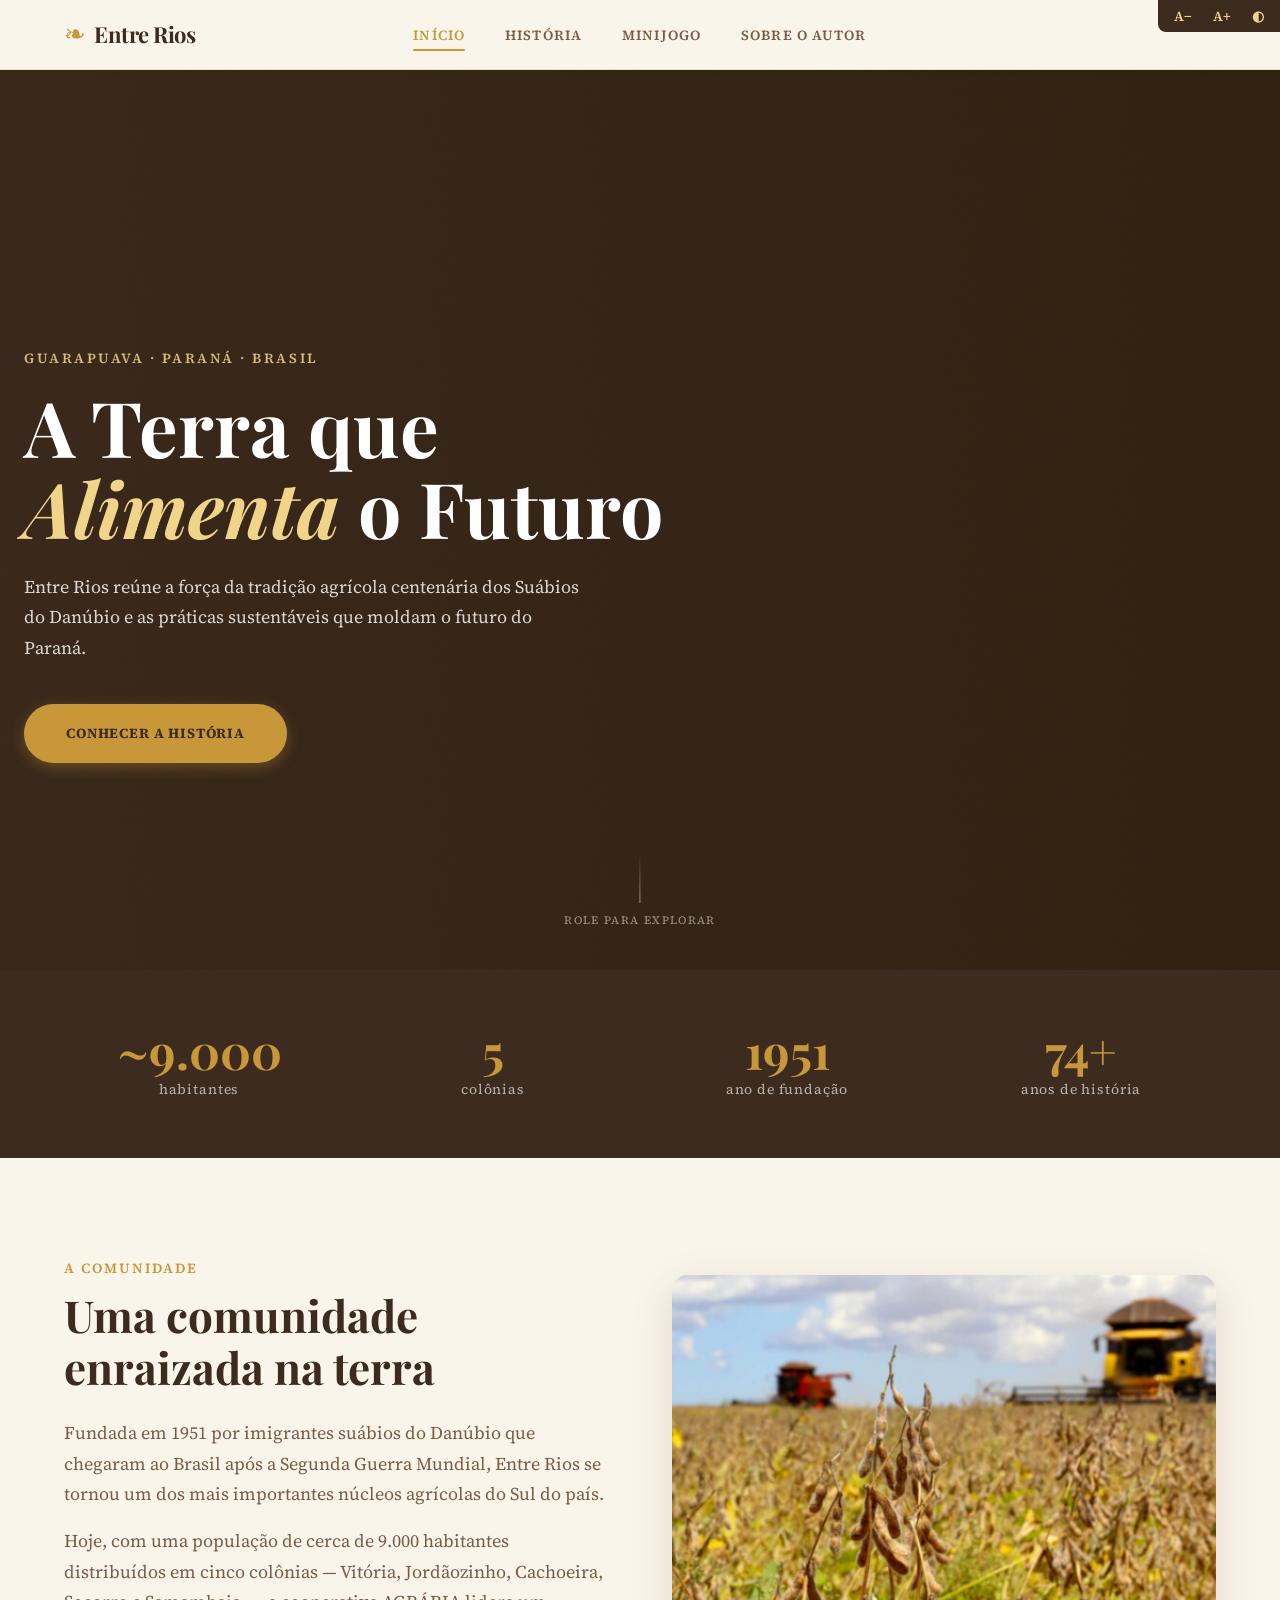
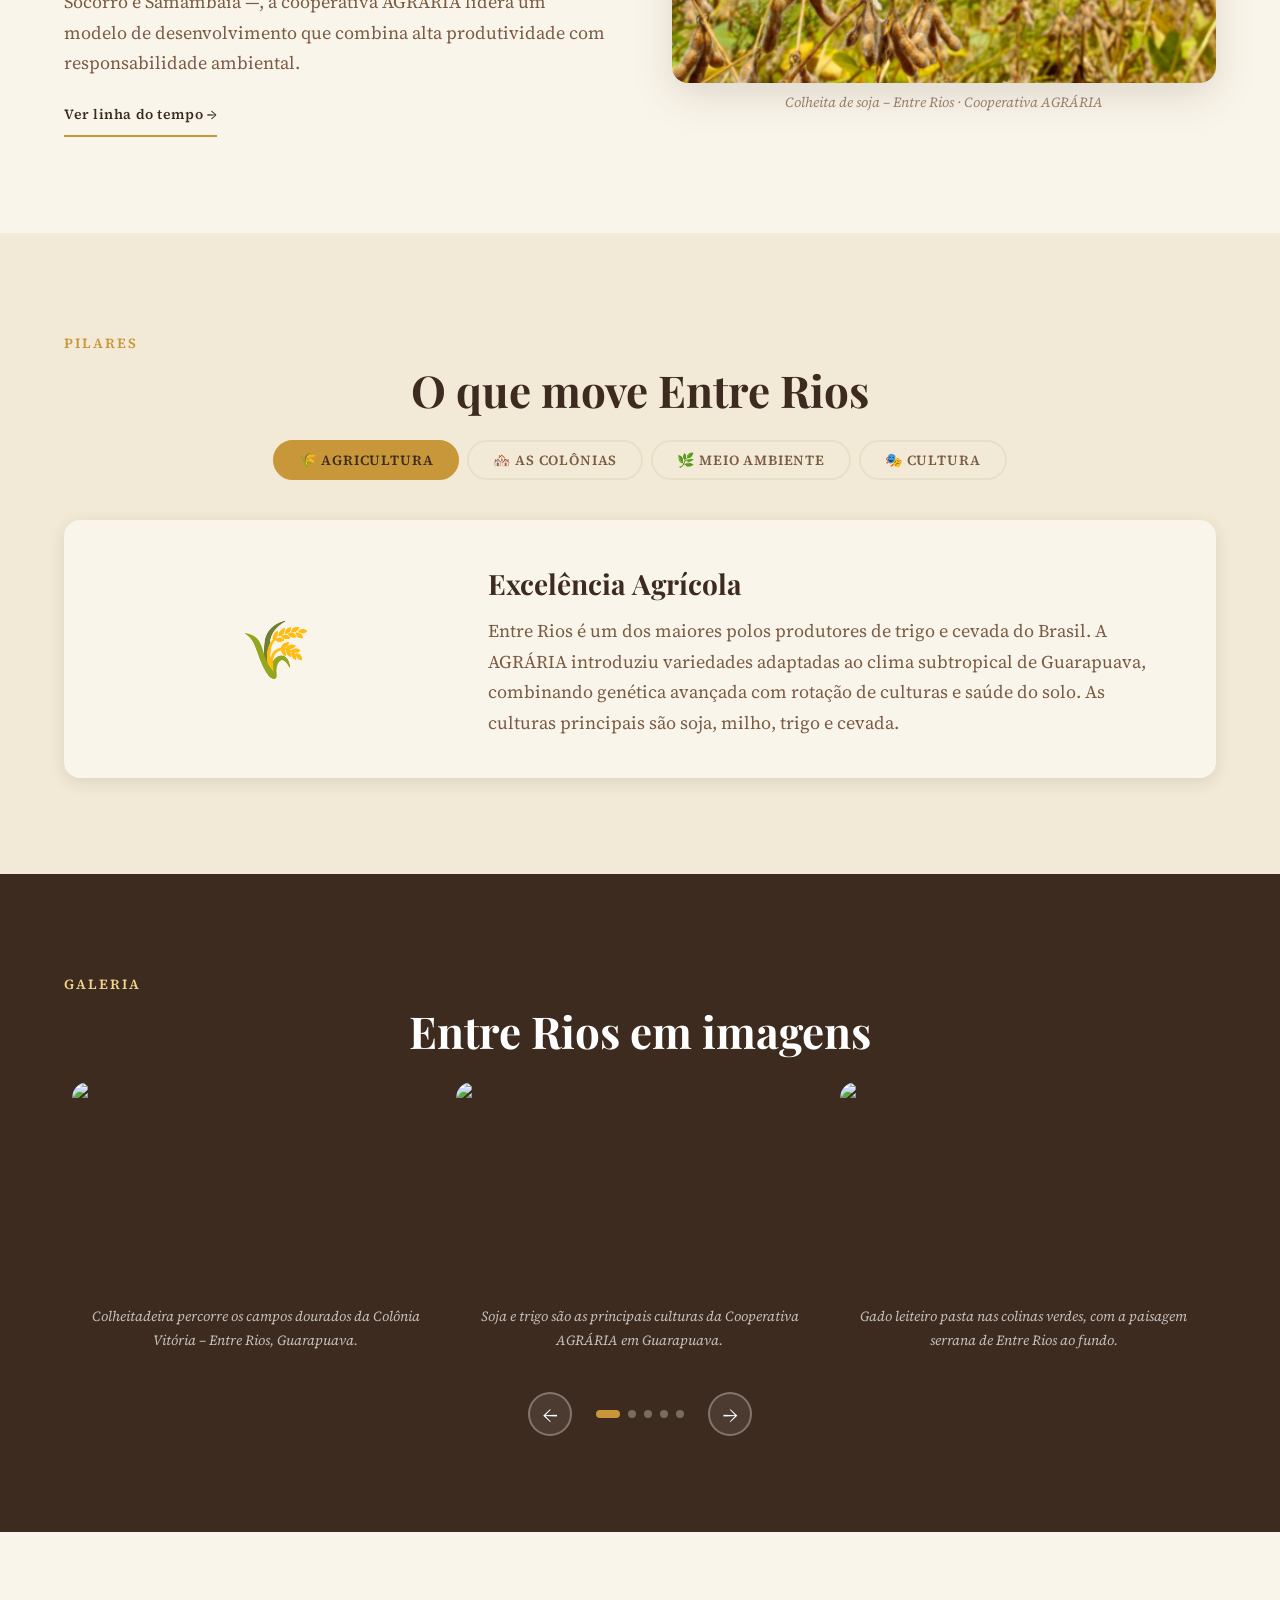
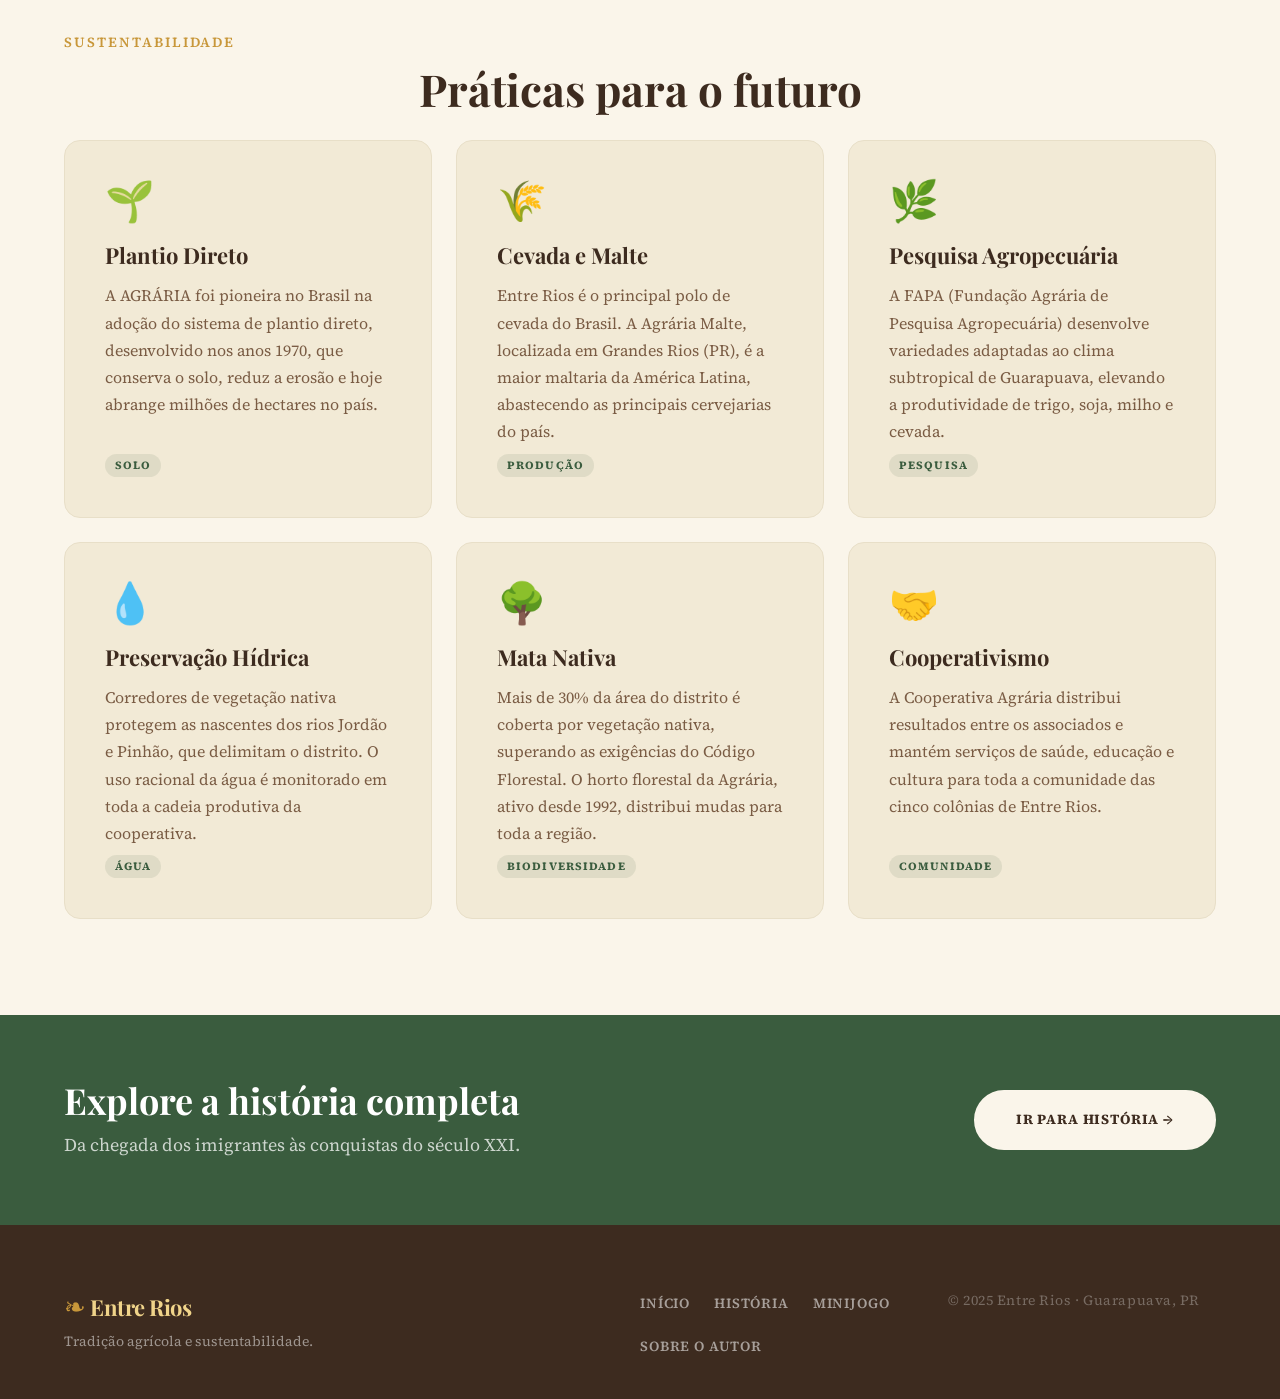
==== commit 661f8378: "Update index.html" ====
--- a/index.html
+++ b/index.html
@@ -87,7 +87,7 @@
         </div>
         <figure class="about__visual" aria-label="Campos de trigo de Entre Rios ao entardecer">
           <div class="about__img-frame">
-            <img src="img_soja.png" alt="Colheita de soja com colheitadeiras em Entre Rios, Guarapuava" style="width:100%;height:100%;object-fit:cover;display:block;" />
+            <img src="img/img_soja.png" alt="Colheita de soja com colheitadeiras em Entre Rios, Guarapuava" style="width:100%;height:100%;object-fit:cover;display:block;" />
           </div>
           <figcaption class="about__caption">Colheita de soja – Entre Rios · Cooperativa AGRÁRIA</figcaption>
         </figure>
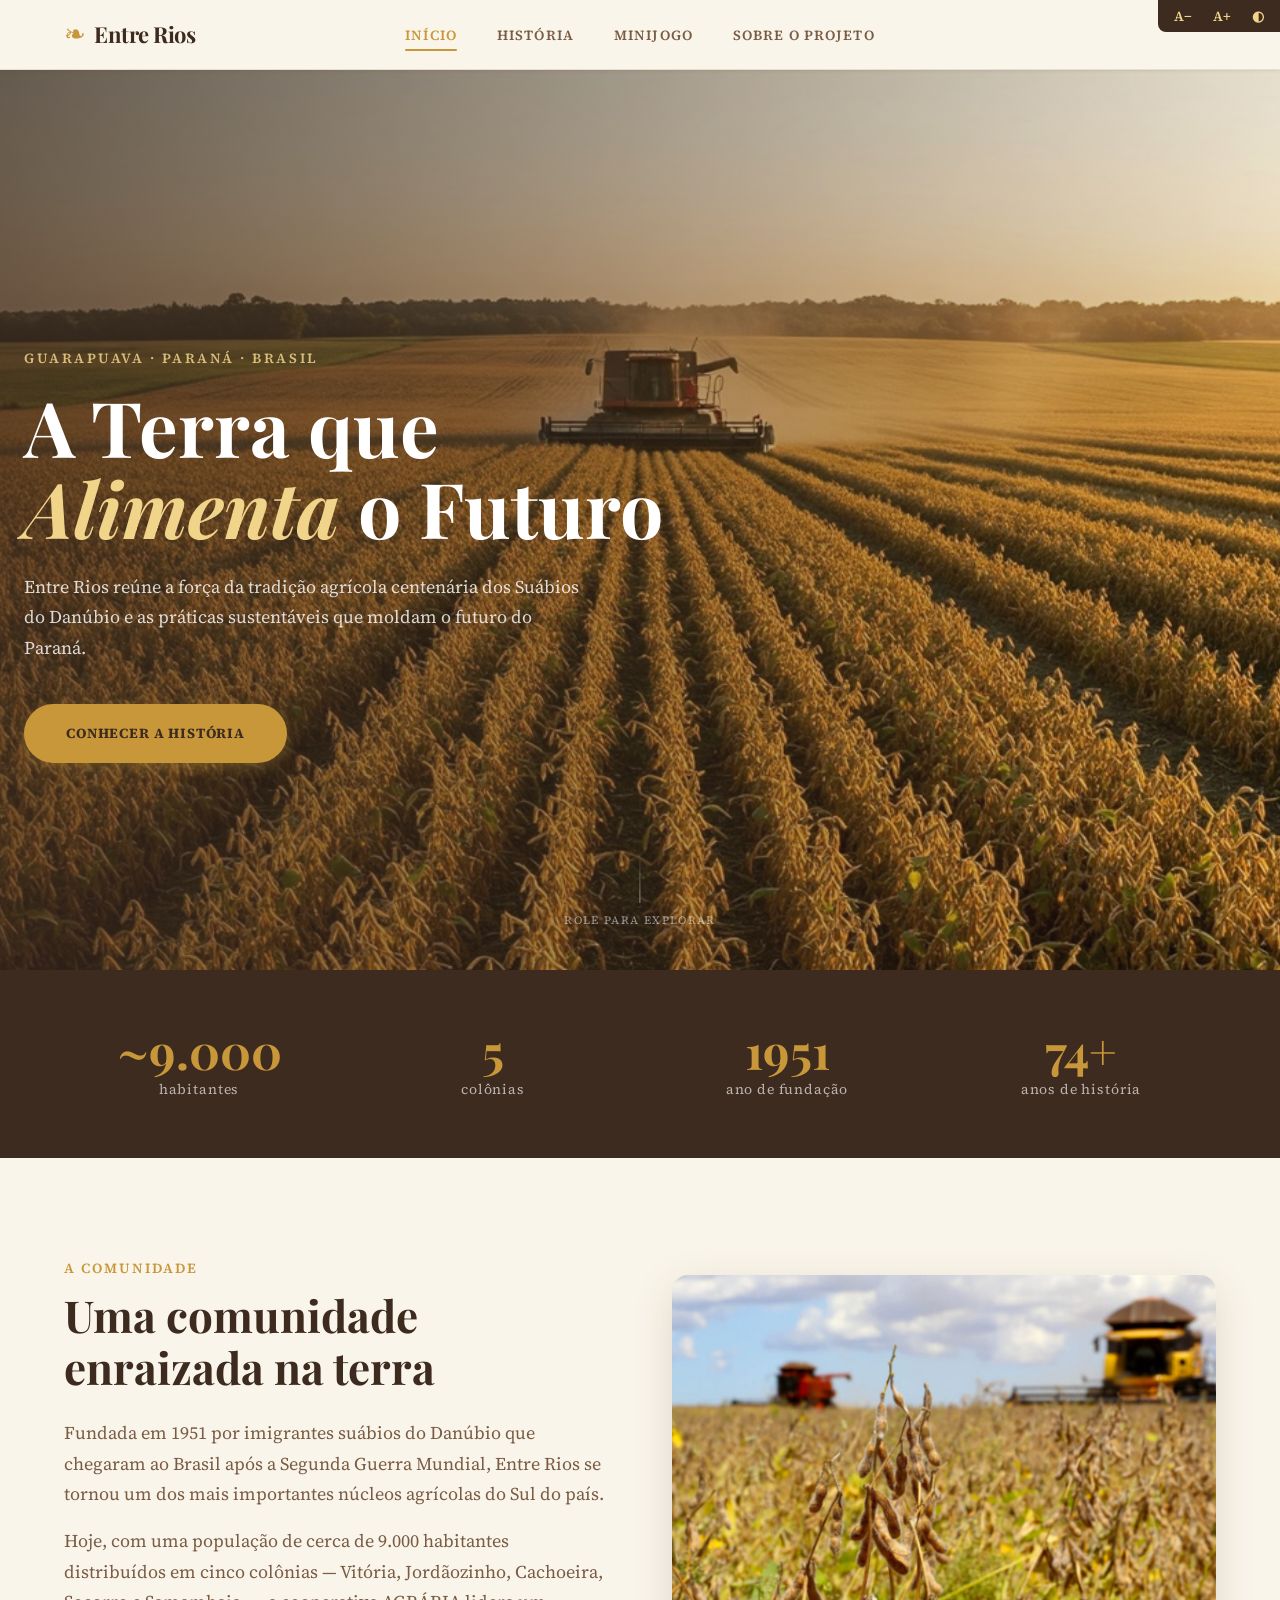
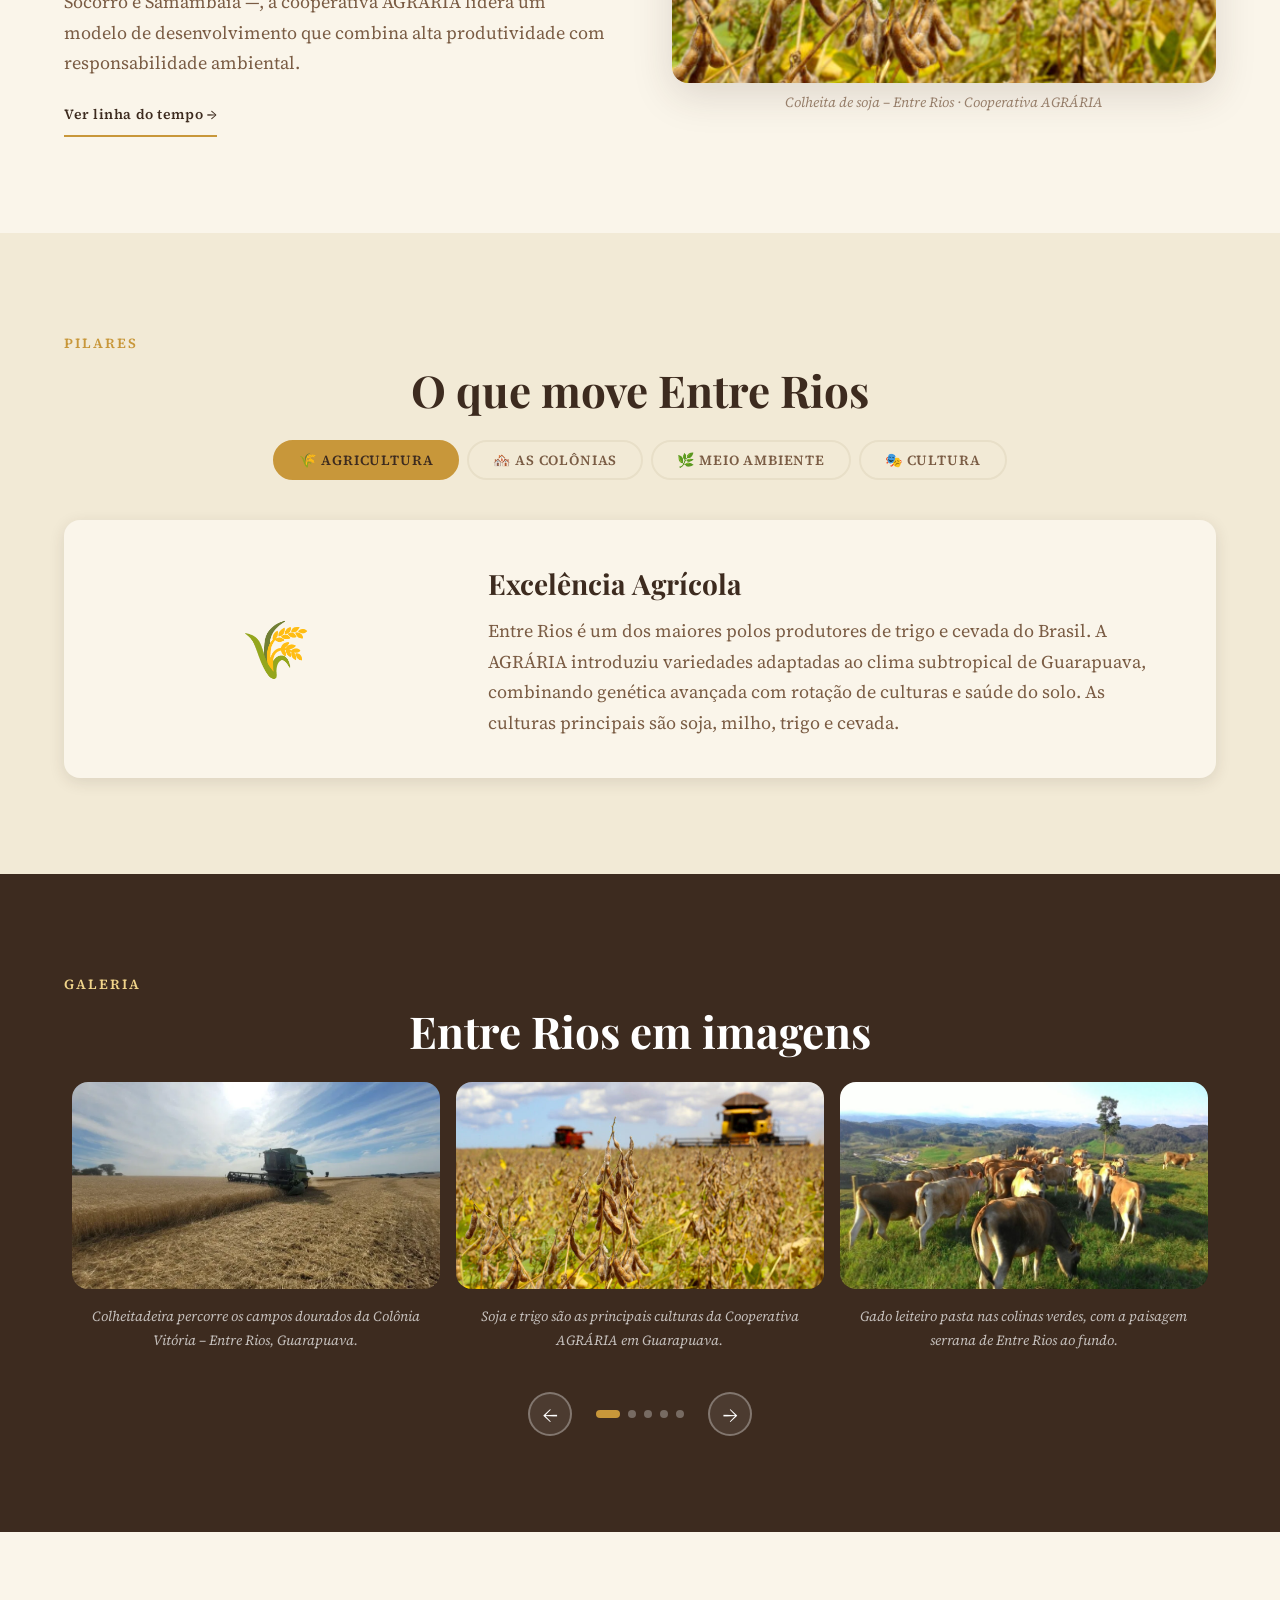
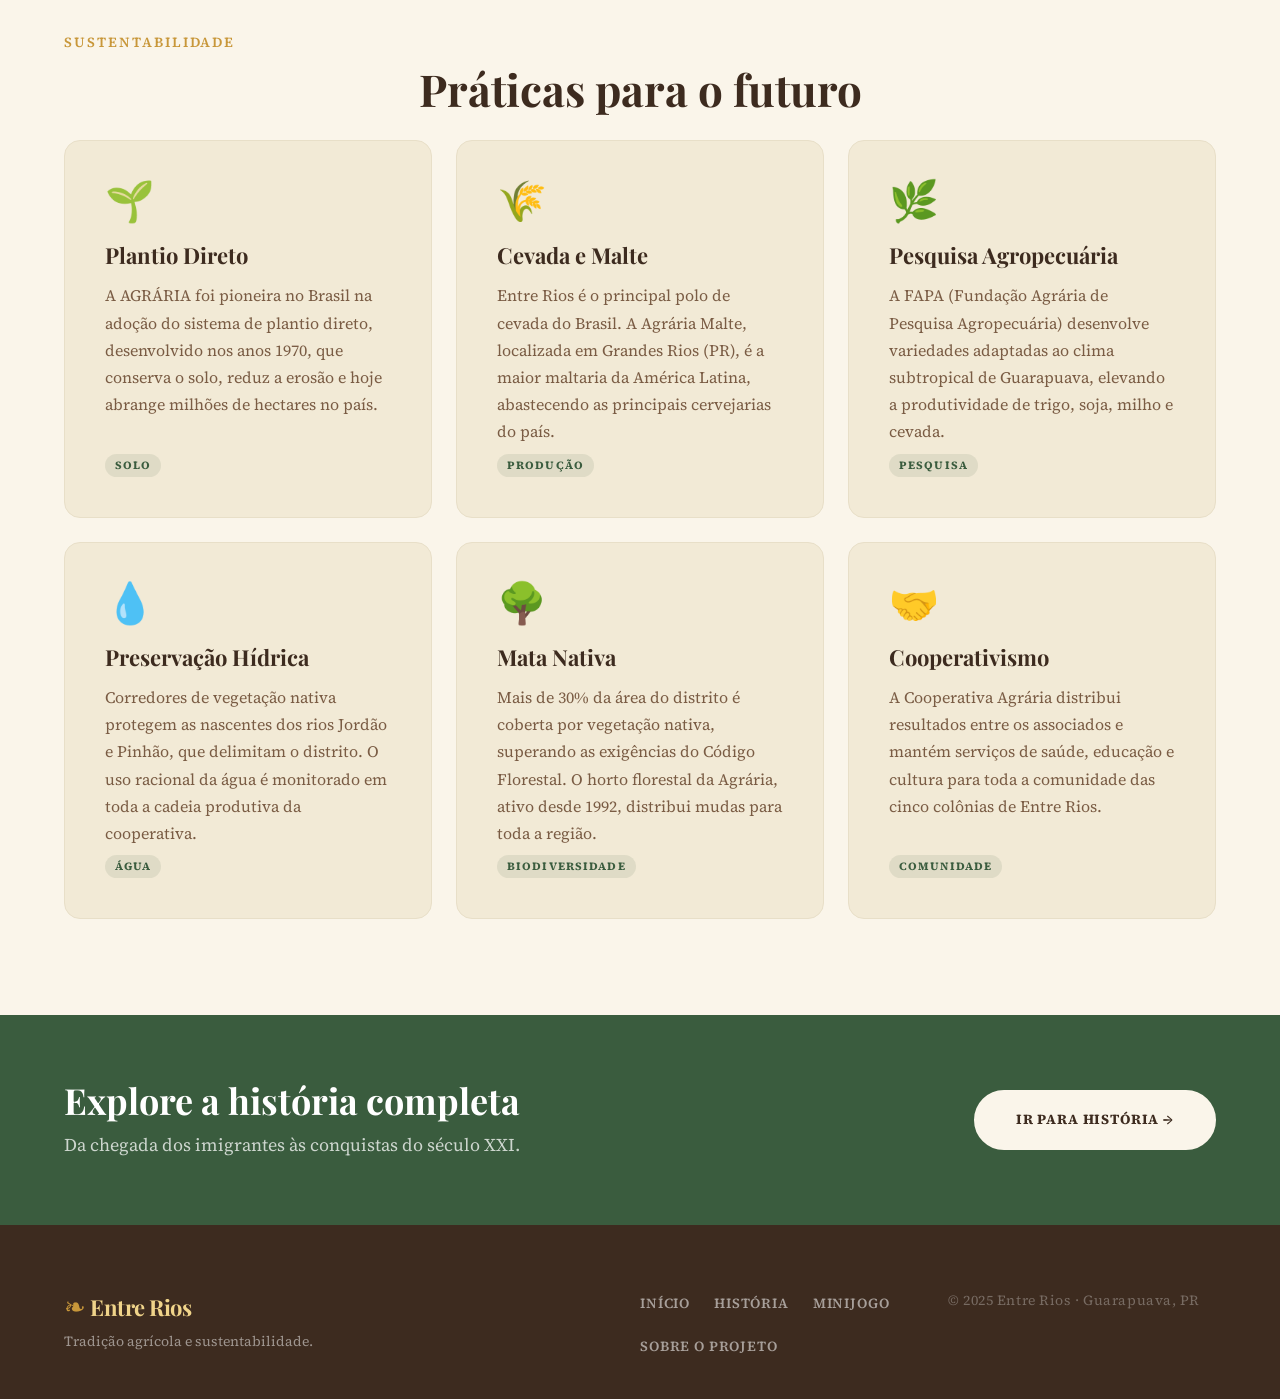
==== commit 62b66d1a: "Update index.html" ====
--- a/index.html
+++ b/index.html
@@ -37,7 +37,7 @@
           <li><a href="index.html"    class="nav__link active" aria-current="page">Início</a></li>
           <li><a href="historia.html" class="nav__link">História</a></li>
           <li><a href="minijogo.html" class="nav__link">MiniJogo</a></li>
-          <li><a href="autor.html"    class="nav__link">Sobre o Autor</a></li>
+          <li><a href="projeto.html"    class="nav__link">Sobre o Projeto</a></li>
         </ul>
       </nav>
     </div>
@@ -164,7 +164,7 @@
           <li><a href="index.html">Início</a></li>
           <li><a href="historia.html">História</a></li>
           <li><a href="minijogo.html">MiniJogo</a></li>
-          <li><a href="autor.html">Sobre o Autor</a></li>
+          <li><a href="projeto.html">Sobre o Projeto</a></li>
         </ul>
       </nav>
       <p class="footer__copy">© 2025 Entre Rios · Guarapuava, PR</p>
--- a/style.css
+++ b/style.css
@@ -434,7 +434,7 @@
   content: '';
   position: absolute;
   inset: 0;
-  background: url('img_colheita.png') center center / cover no-repeat;
+  background: url('img/img_colheita.png') center center / cover no-repeat;
   z-index: 0;
 }
 
@@ -558,11 +558,11 @@
 }
 
 .page-hero--historia {
-  background: #1a0f08 url('img_imigrantes.png') center 30% / cover no-repeat;
+  background: #1a0f08 url('img/img_imigrantes.png') center 30% / cover no-repeat;
 }
 
 .page-hero--autor {
-  background: #0e1a12 url('img_mata.png') center center / cover no-repeat;
+  background: #0e1a12 url('img/img_mata.png') center center / cover no-repeat;
 }
 
 .page-hero::after {
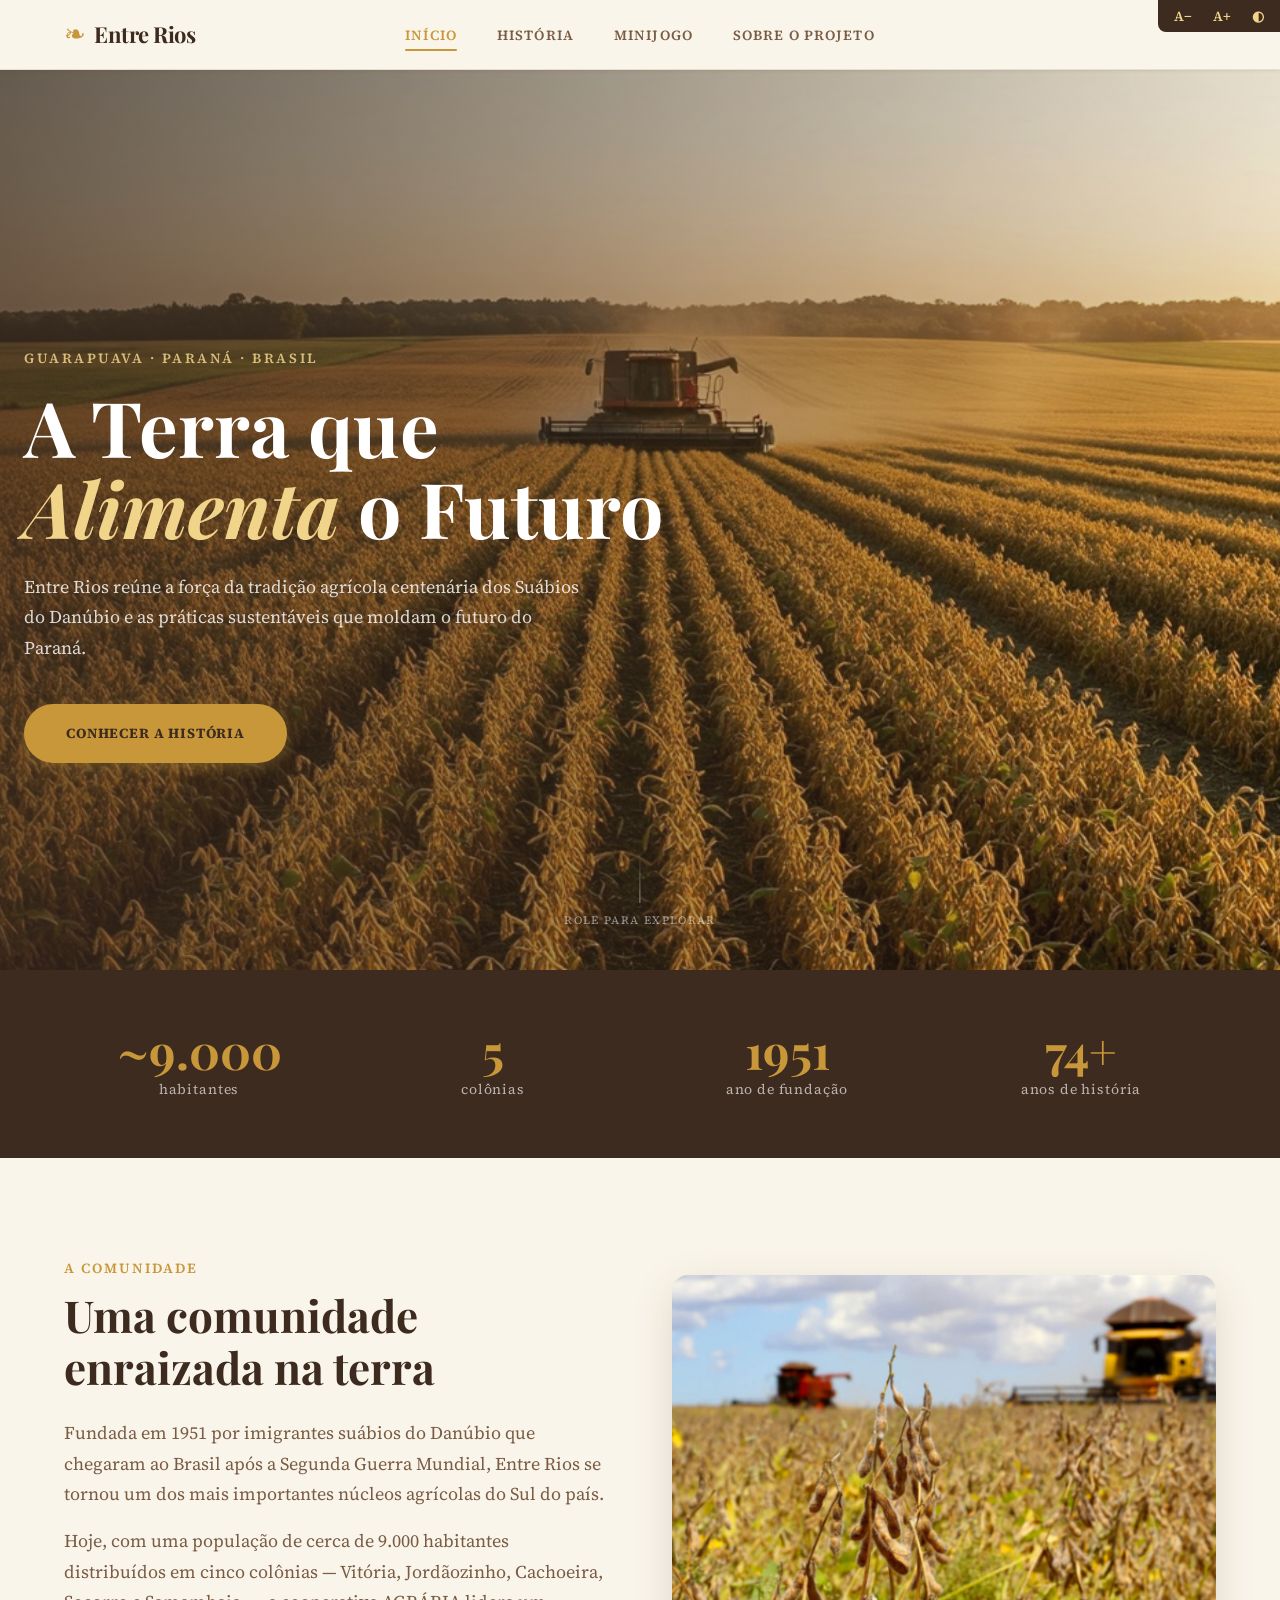
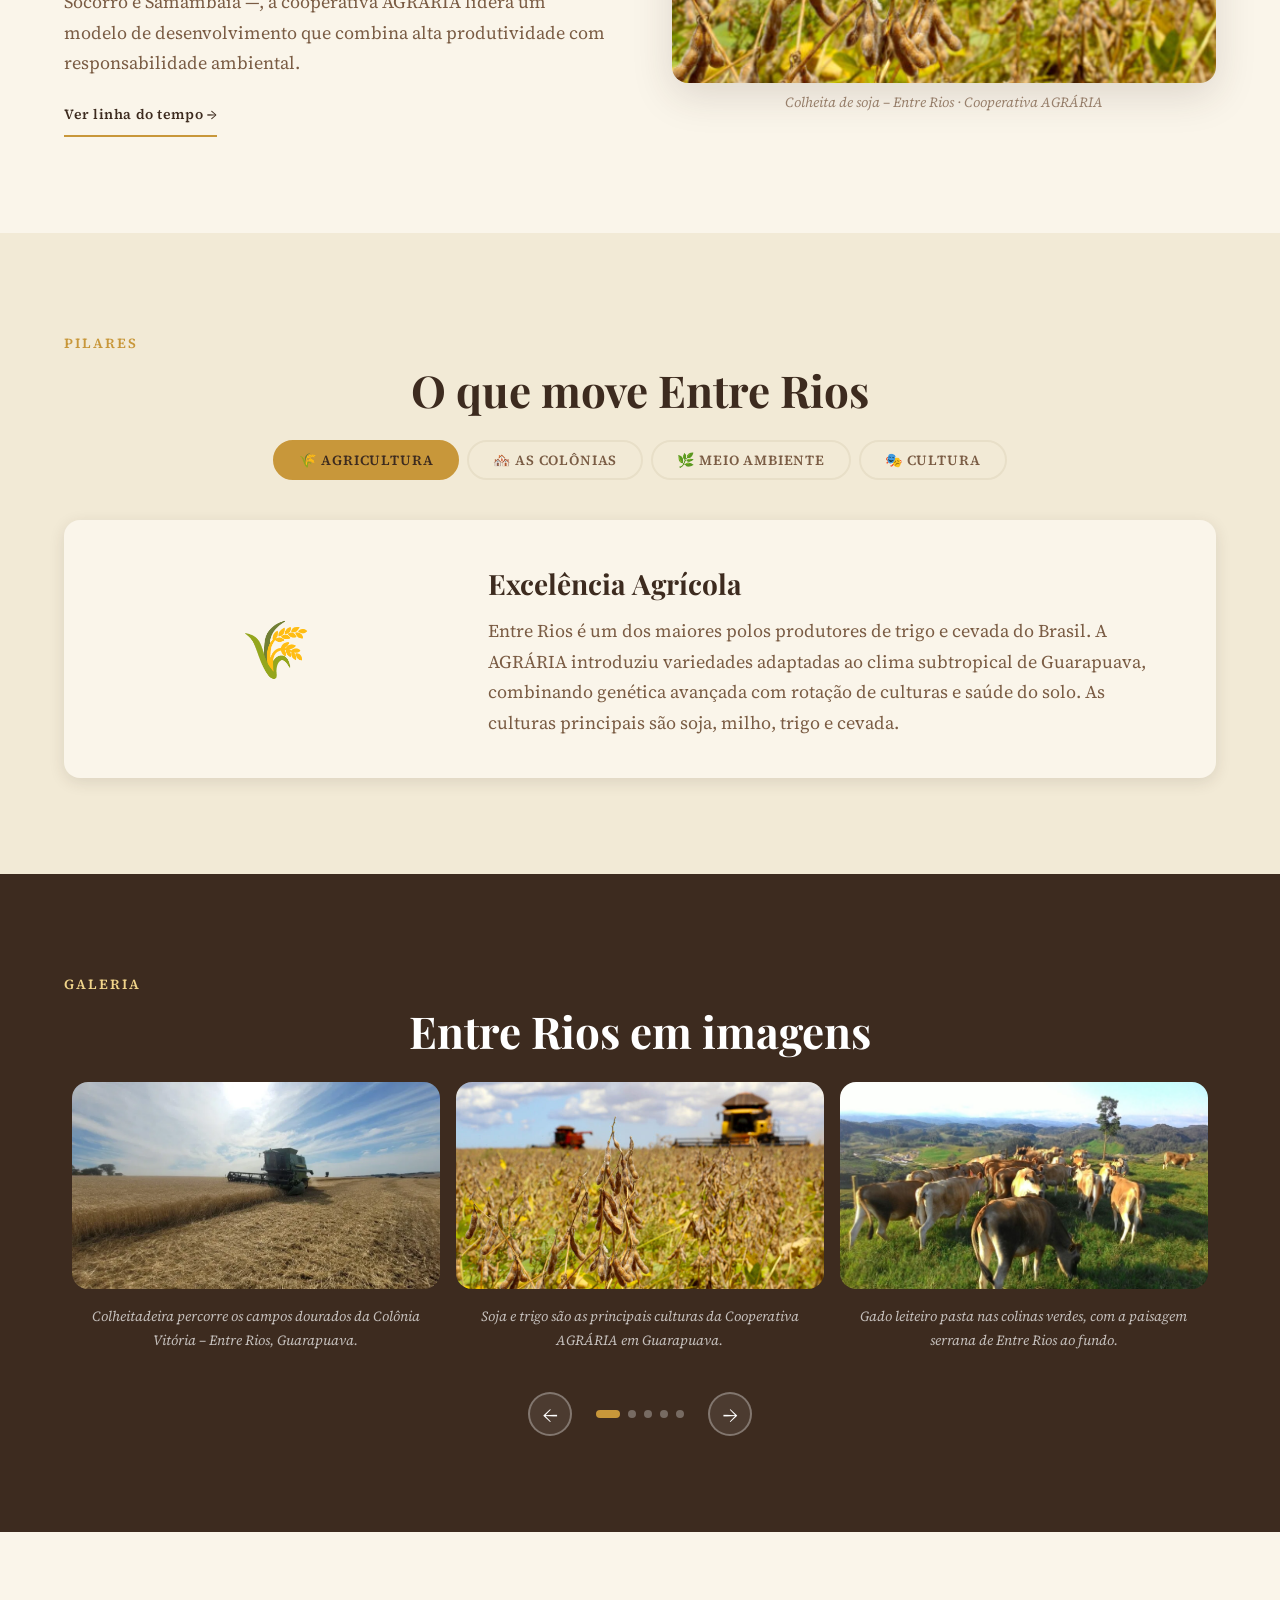
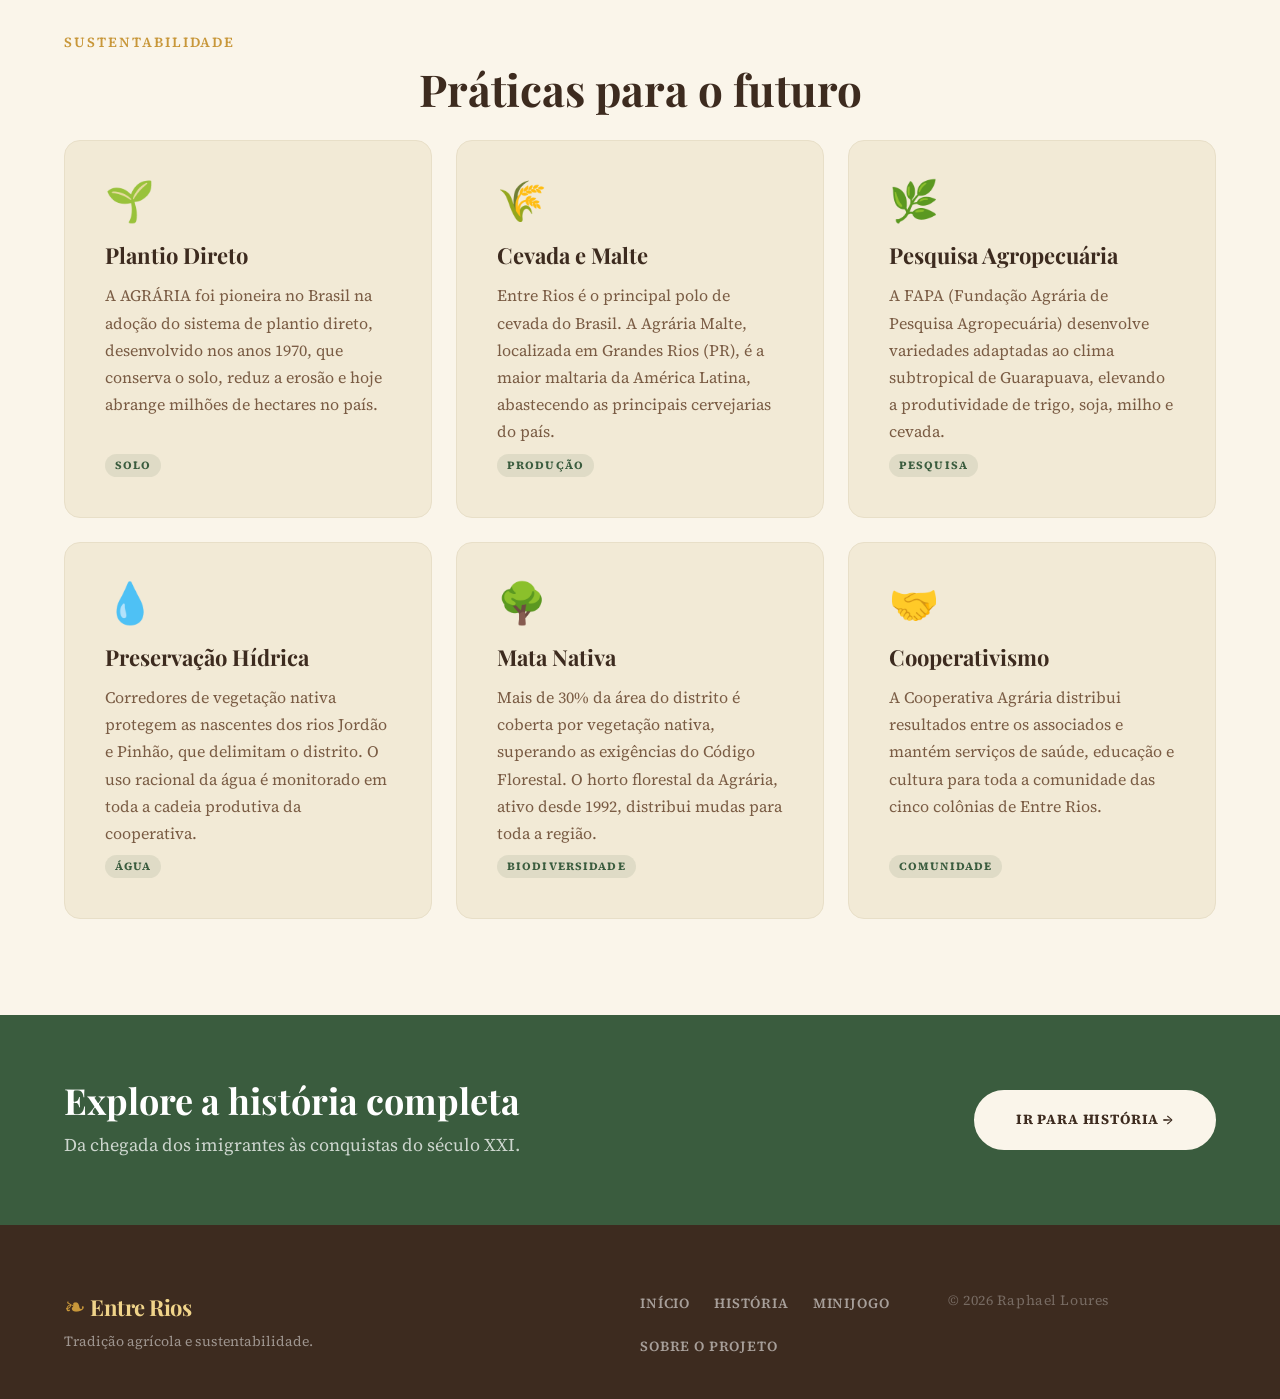
==== commit f9cdded0: "Update index.html" ====
--- a/index.html
+++ b/index.html
@@ -167,7 +167,7 @@
           <li><a href="projeto.html">Sobre o Projeto</a></li>
         </ul>
       </nav>
-      <p class="footer__copy">© 2025 Entre Rios · Guarapuava, PR</p>
+      <p class="footer__copy">© 2026 Raphael Loures </p>
     </div>
   </footer>
 
--- a/style.css
+++ b/style.css
@@ -994,6 +994,24 @@
    18. ACORDEÃO
    ============================================================ */
 .accordion-section { background: var(--color-cream); }
+
+/* Créditos – projeto.html */
+.about__credits {
+  margin-top: var(--space-xl);
+  padding: var(--space-lg);
+  background: var(--color-fog);
+  border-left: 4px solid var(--color-wheat);
+  border-radius: var(--radius-sm);
+}
+.about__credits p {
+  margin: 0;
+  font-size: var(--fs-sm);
+  color: var(--color-bark);
+  line-height: 1.8;
+}
+.about__credits strong {
+  color: var(--color-earth);
+}
 
 .accordion__item {
   border: 1px solid var(--color-fog);
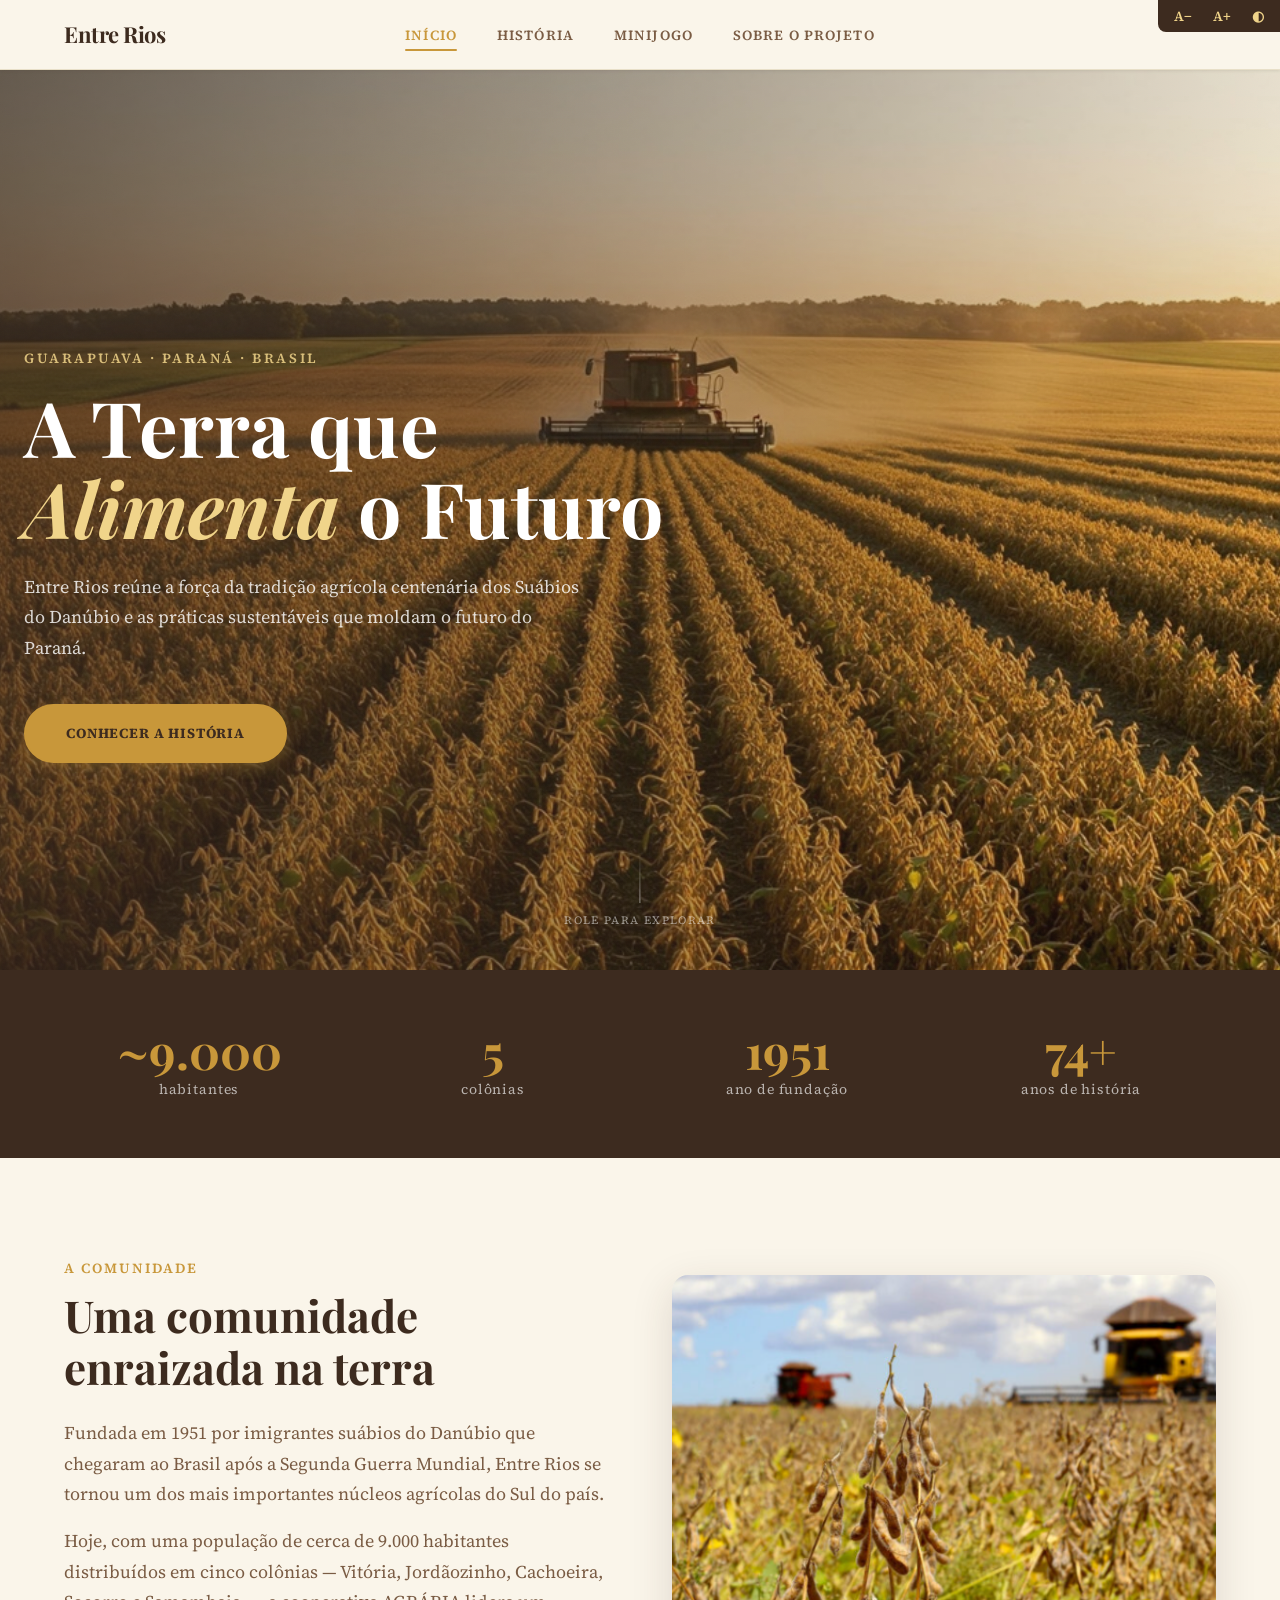
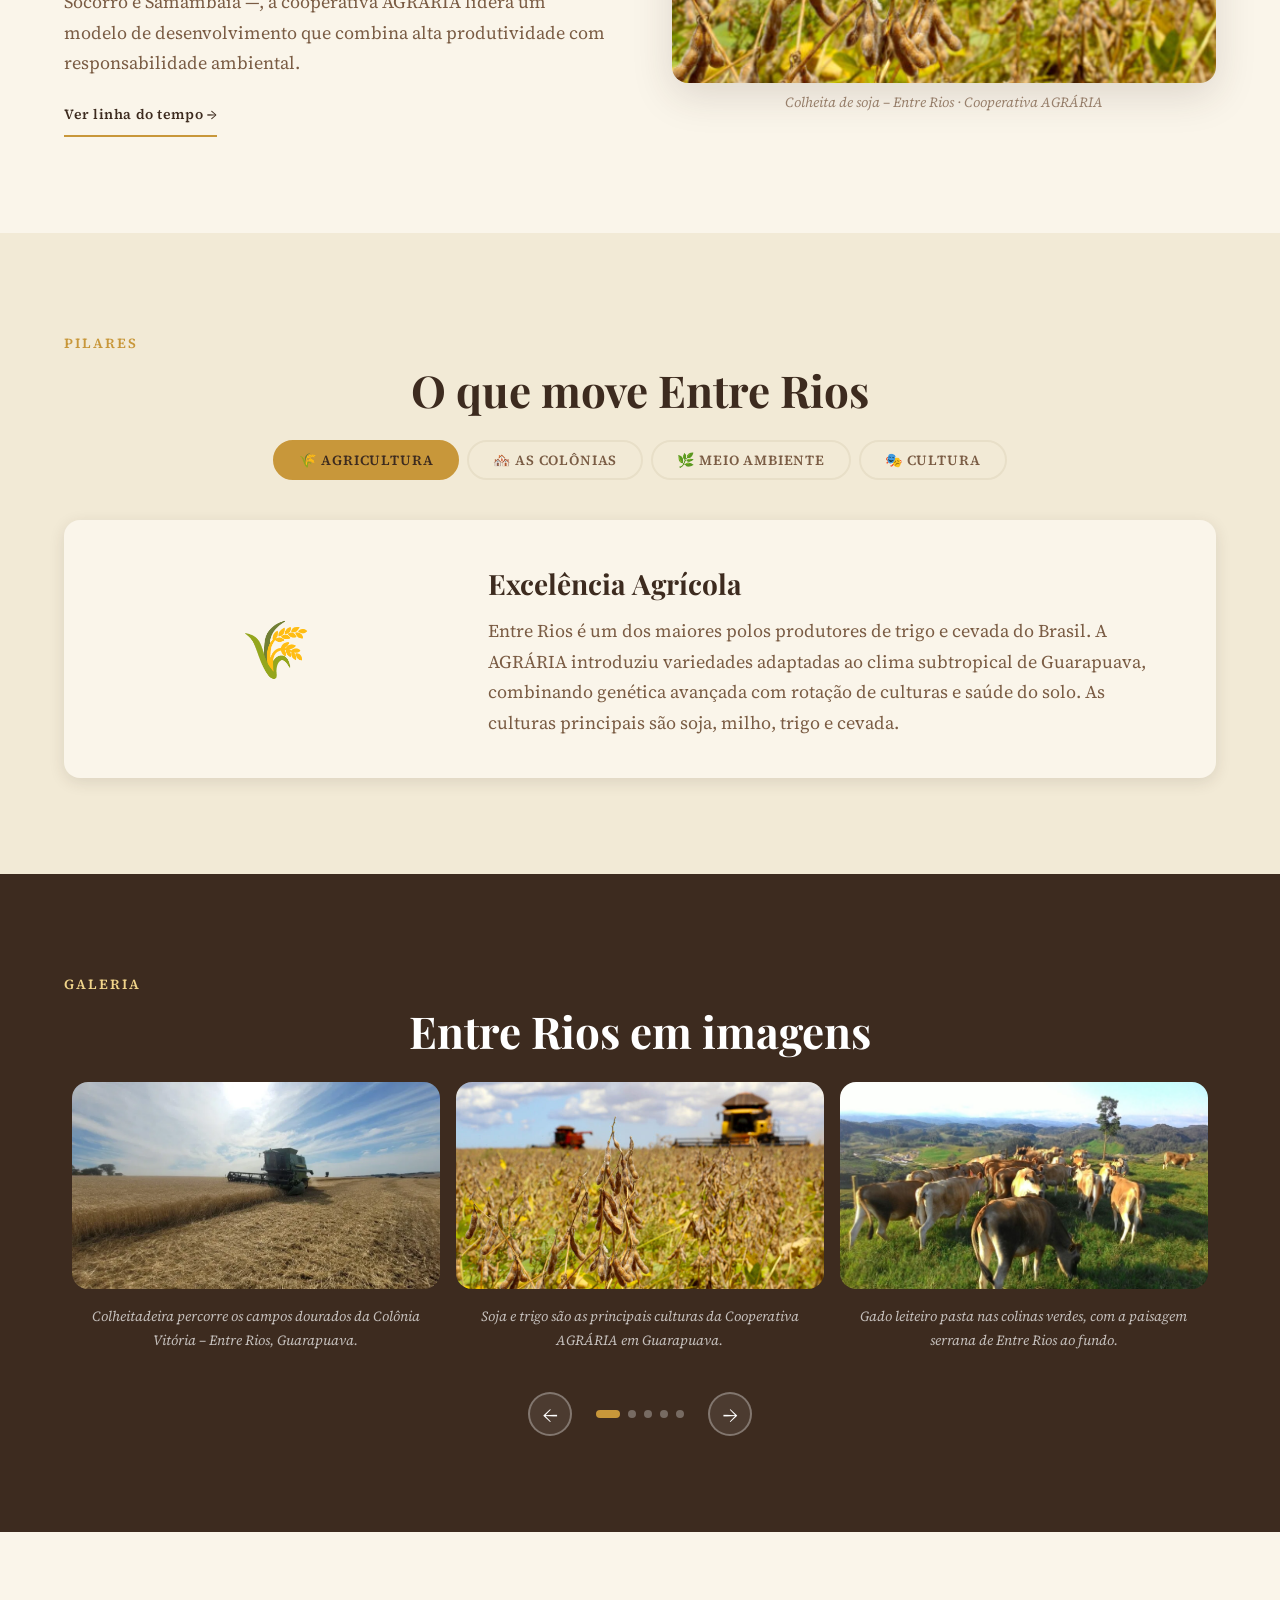
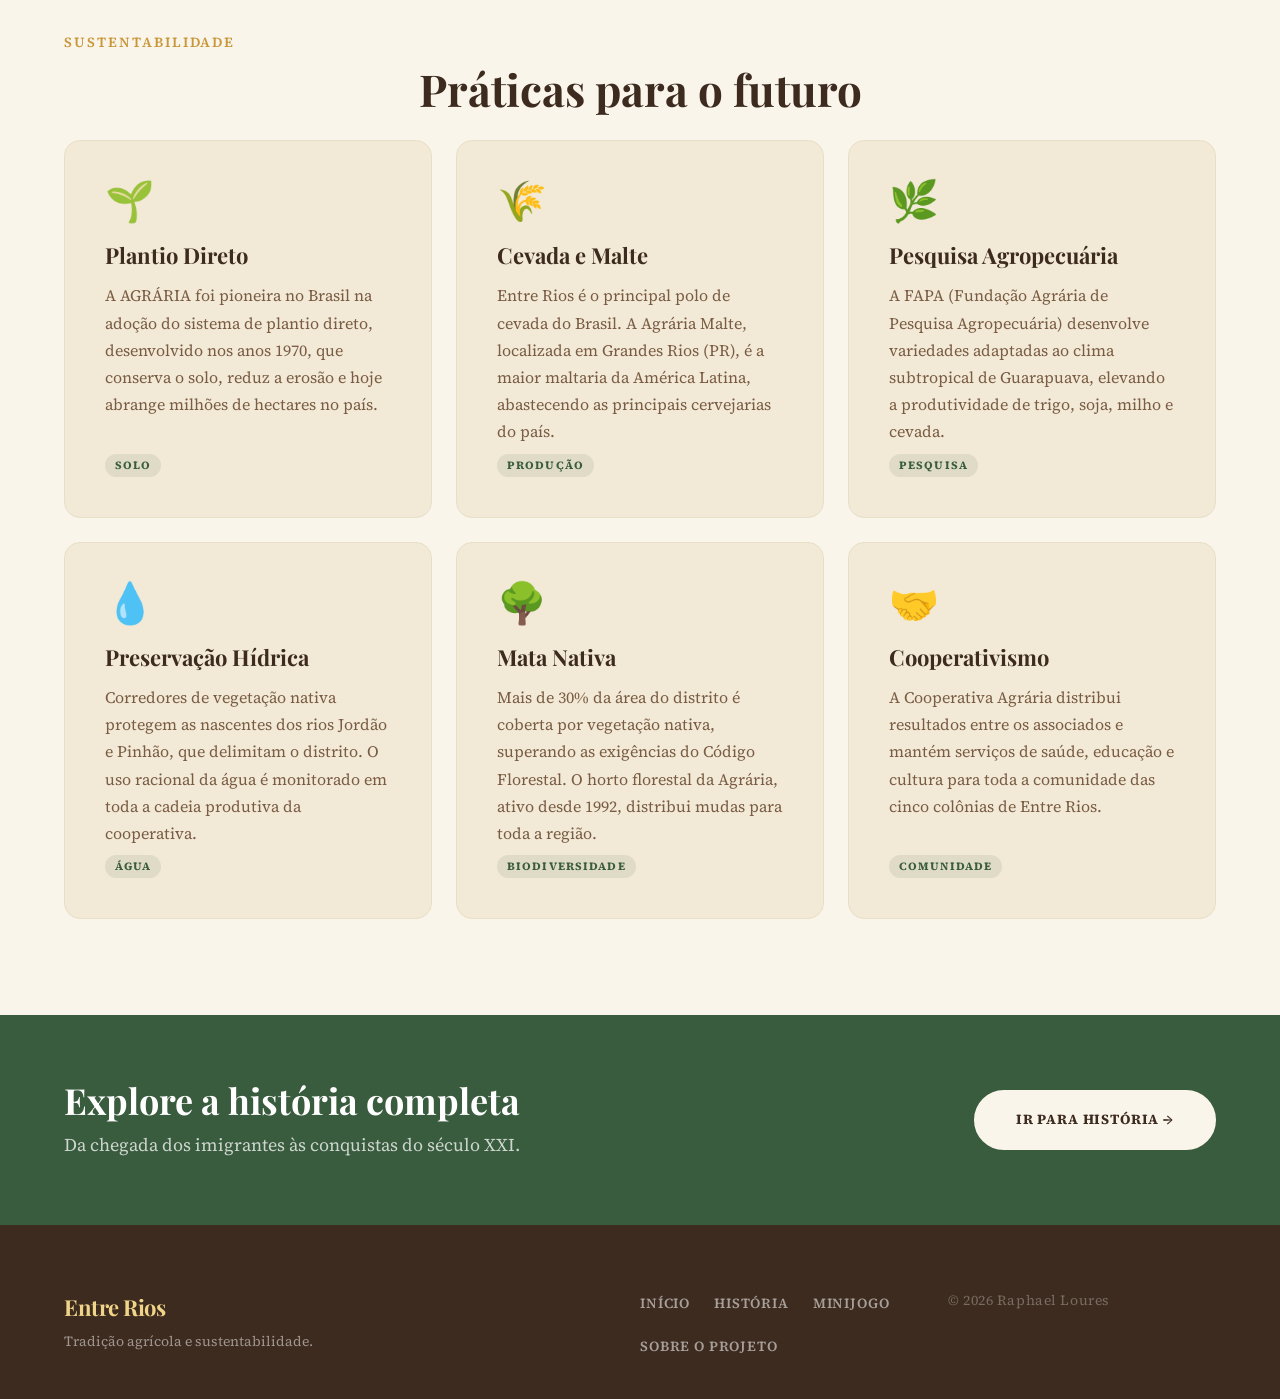
==== commit 855618ea: "Update index.html" ====
--- a/index.html
+++ b/index.html
@@ -24,7 +24,6 @@
   <header class="navbar" role="banner">
     <div class="navbar__inner">
       <a href="index.html" class="navbar__logo" aria-label="Início – Entre Rios">
-        <span class="logo-mark" aria-hidden="true">❧</span>
         <span class="logo-text">Entre Rios</span>
       </a>
       <button class="navbar__toggle" id="nav-toggle" aria-expanded="false" aria-controls="nav-menu" aria-label="Abrir menu de navegação">
@@ -155,7 +154,6 @@
   <footer class="footer" role="contentinfo">
     <div class="container footer__inner">
       <div class="footer__brand">
-        <span class="logo-mark" aria-hidden="true">❧</span>
         <span class="logo-text">Entre Rios</span>
         <p class="footer__tagline">Tradição agrícola e sustentabilidade.</p>
       </div>
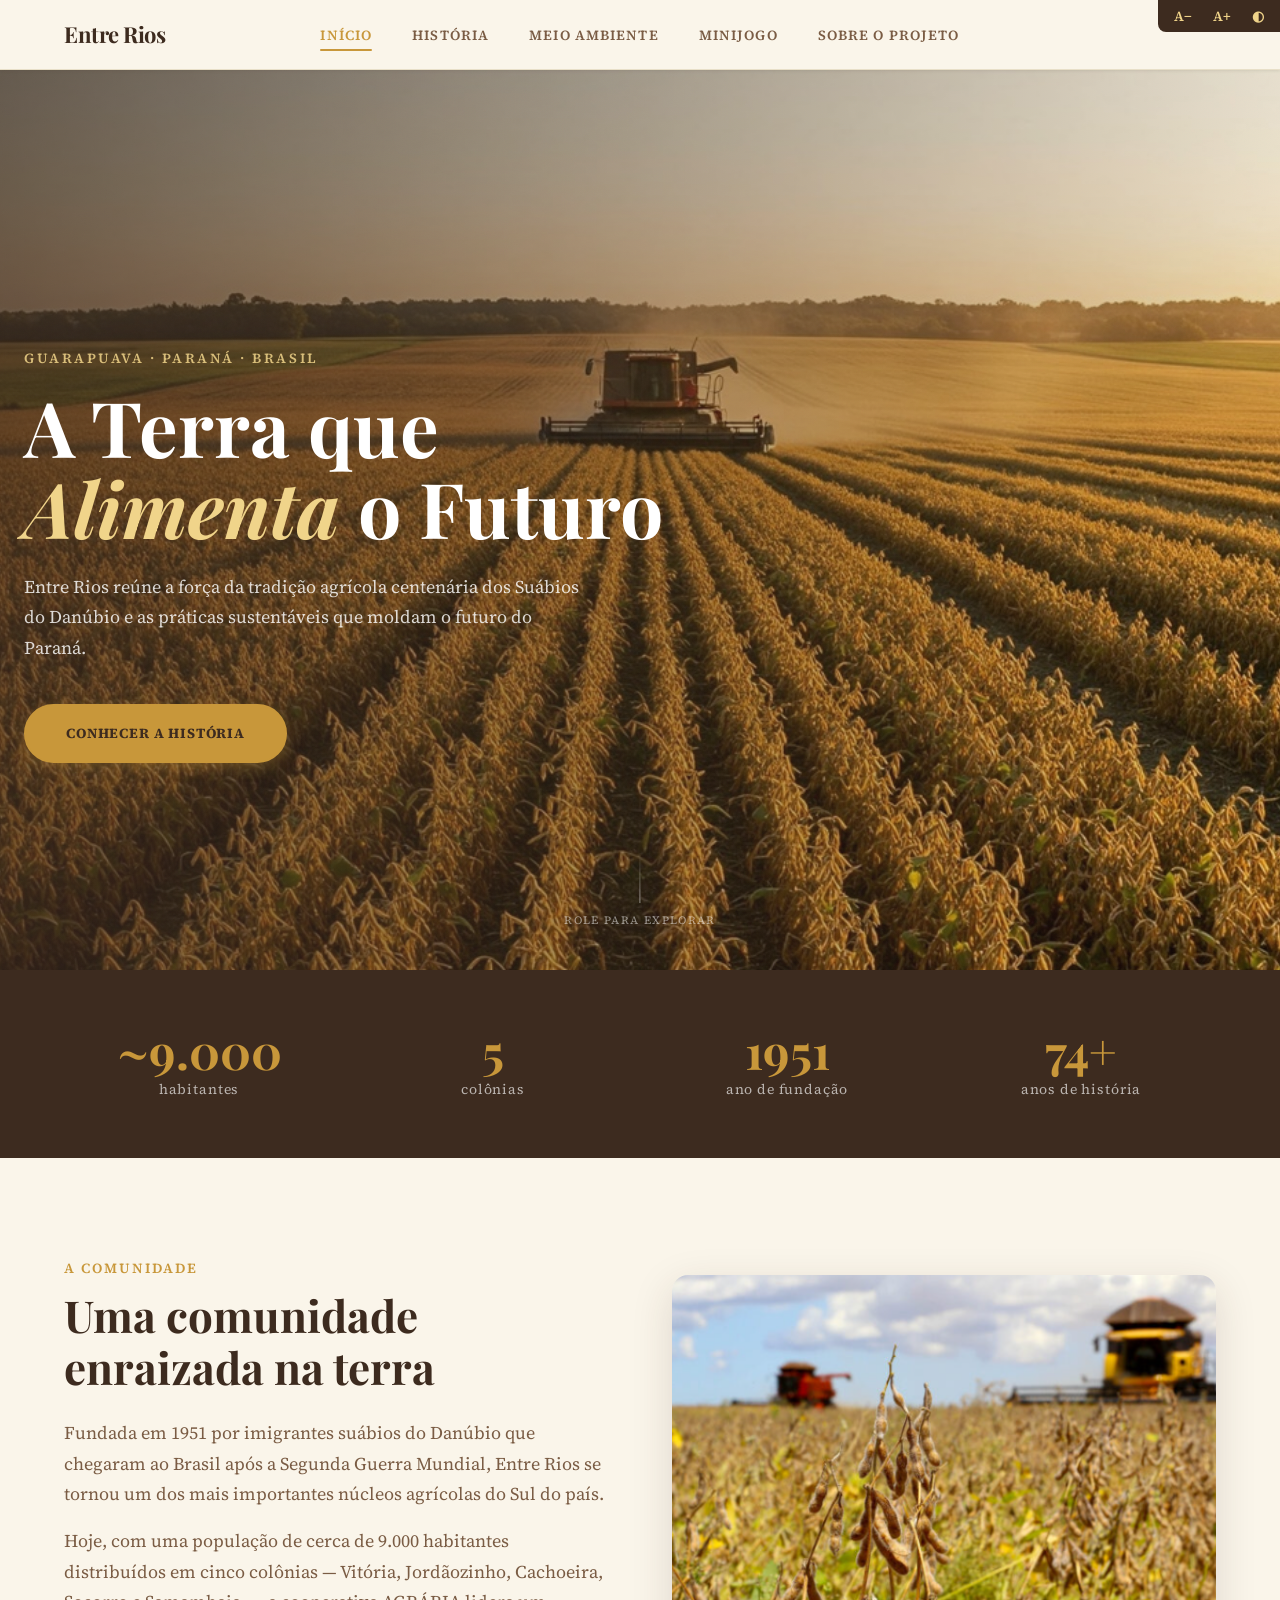
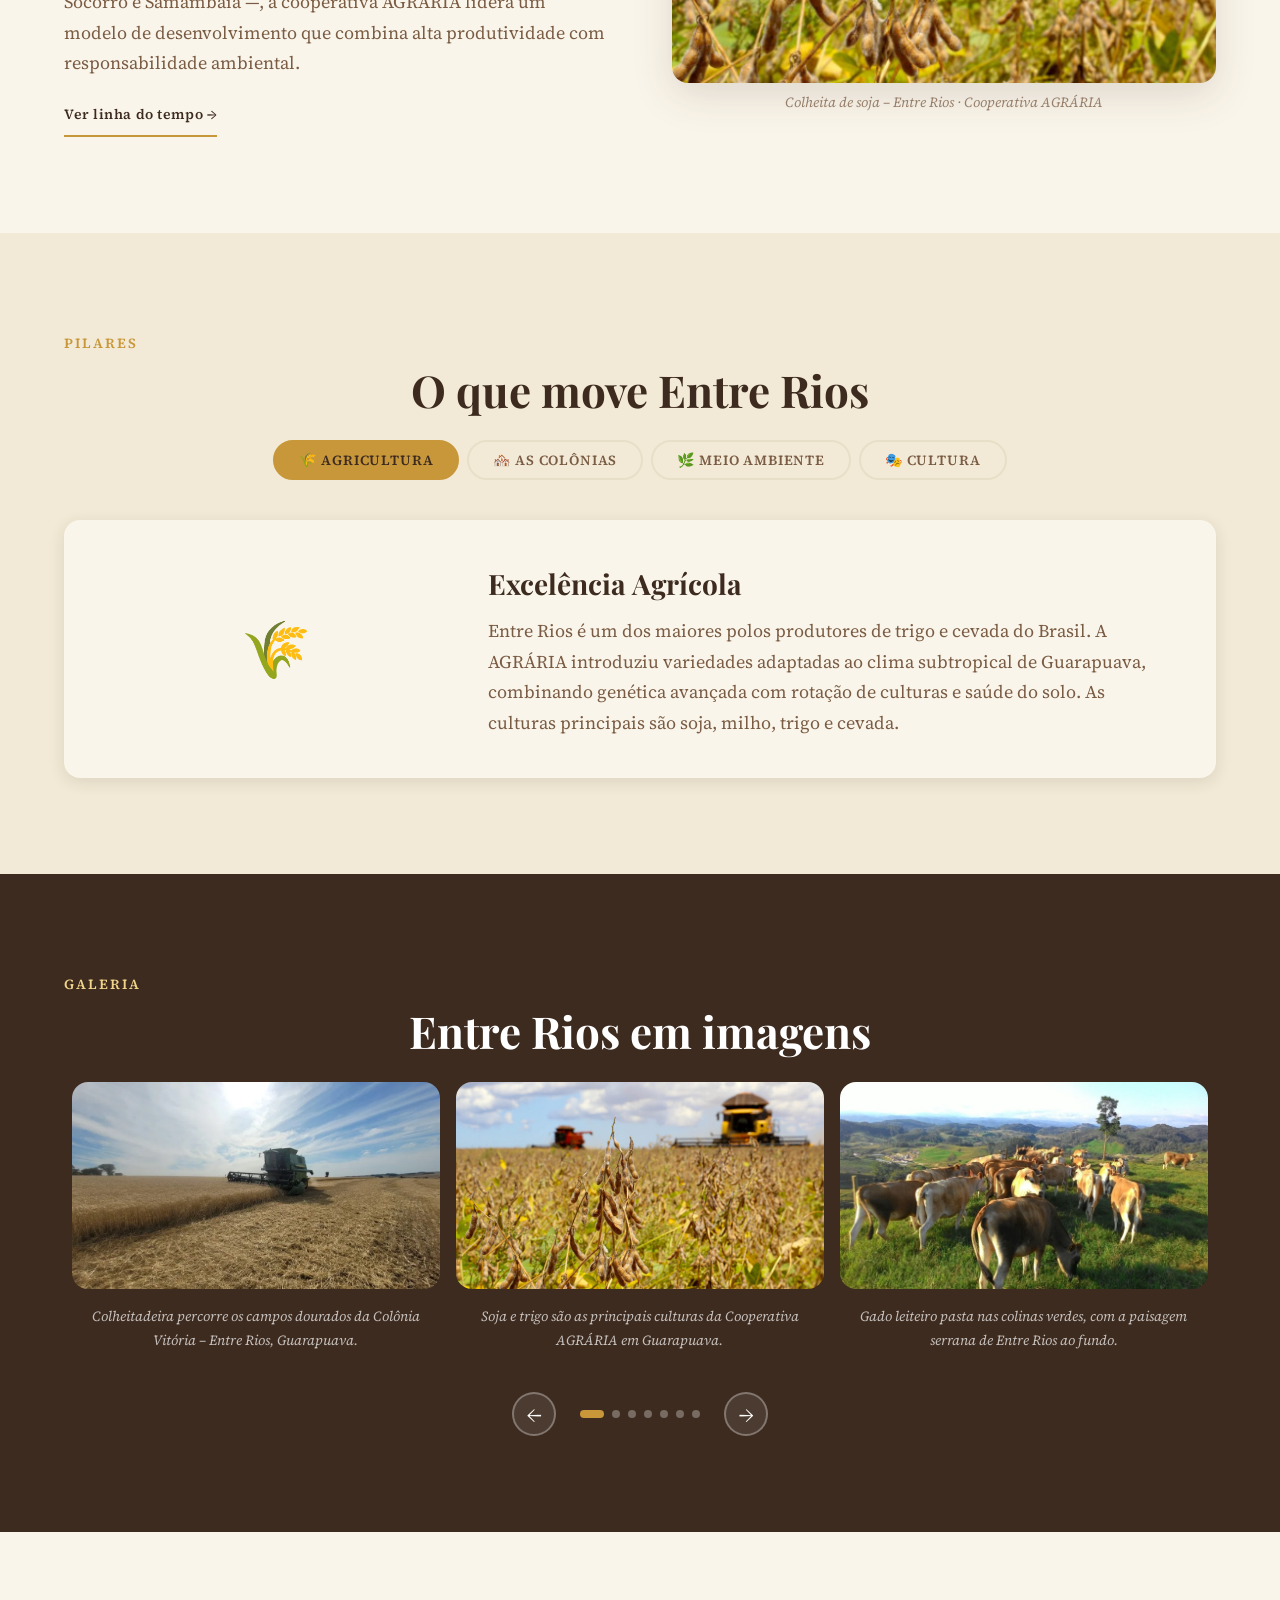
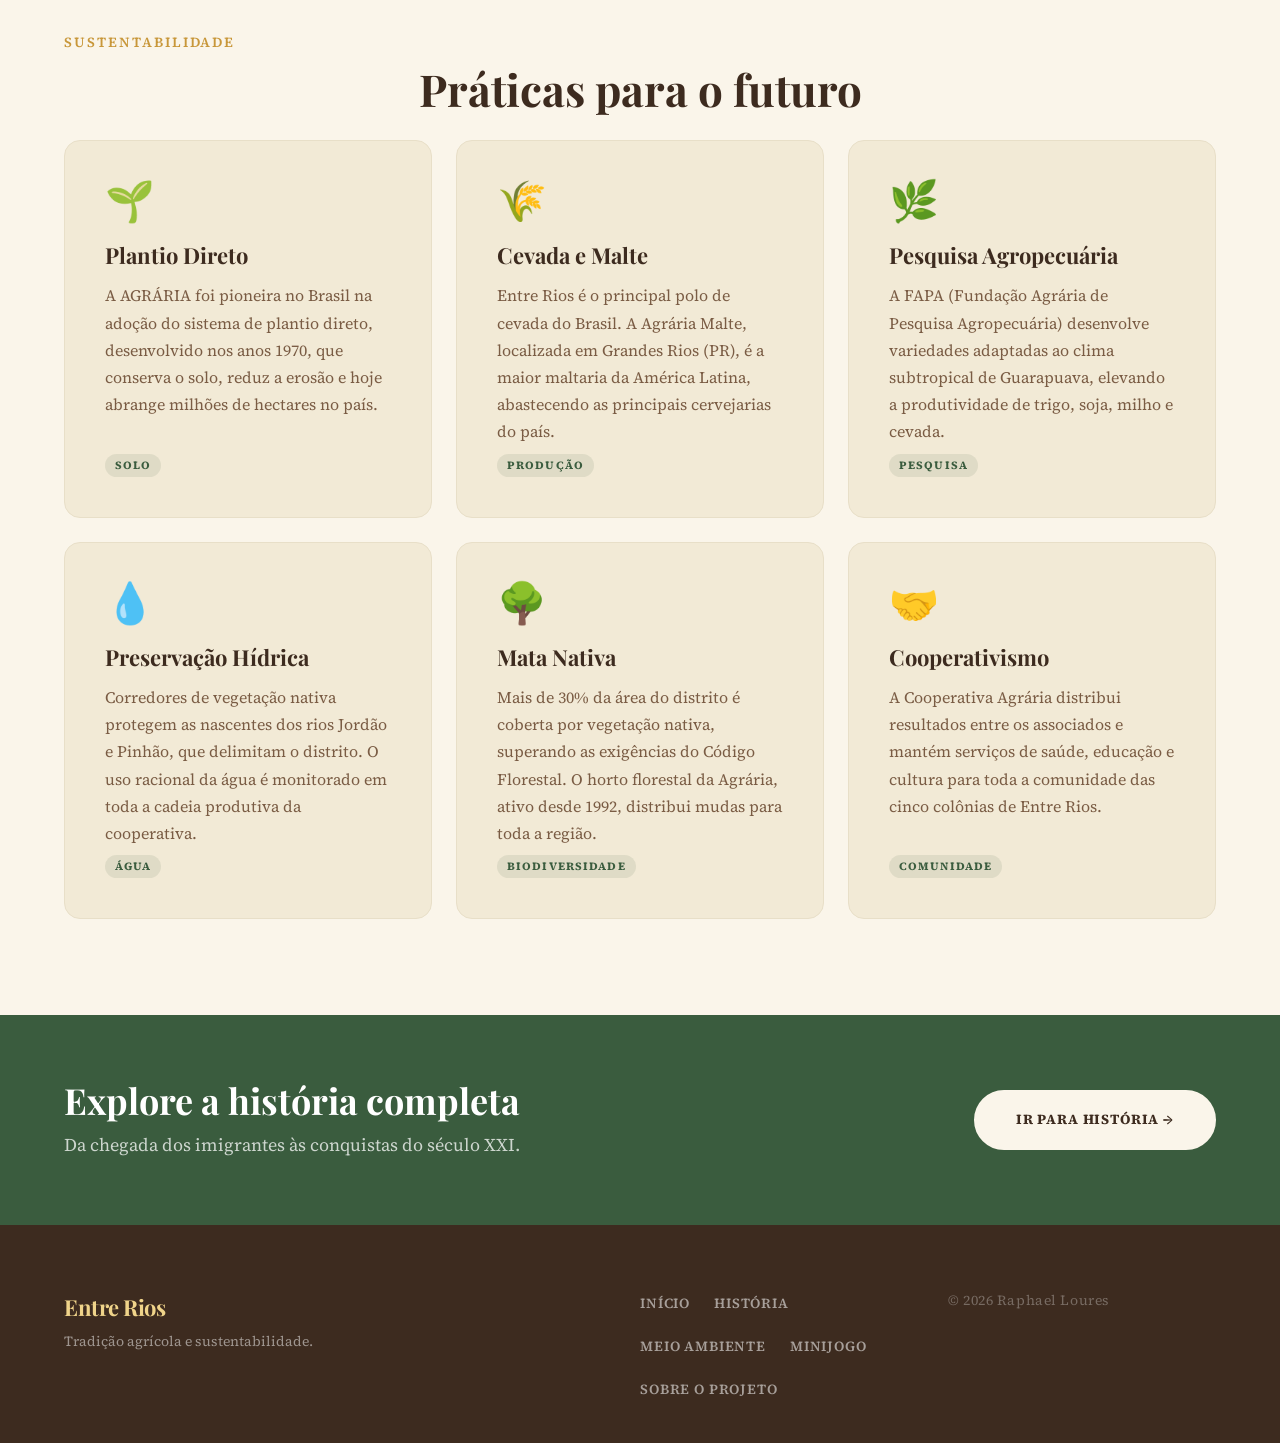
==== commit 9ffdce86: "Update index.html" ====
--- a/index.html
+++ b/index.html
@@ -6,21 +6,19 @@
   <meta name="description" content="Entre Rios – Tradição agrícola e sustentabilidade no coração do Paraná." />
   <title>Entre Rios – Tradição & Sustentabilidade</title>
   <link rel="stylesheet" href="style.css" />
-  <!-- Google Fonts: Playfair Display + Source Serif 4 -->
+
   <link rel="preconnect" href="https://fonts.googleapis.com" />
   <link rel="preconnect" href="https://fonts.gstatic.com" crossorigin />
   <link href="https://fonts.googleapis.com/css2?family=Playfair+Display:ital,wght@0,500;0,700;1,500&family=Source+Serif+4:opsz,wght@8..60,300;8..60,400;8..60,600&display=swap" rel="stylesheet" />
 </head>
 <body>
 
-  <!-- ===== ACESSIBILIDADE: Barra de ferramentas ===== -->
   <div class="a11y-bar" role="toolbar" aria-label="Ferramentas de acessibilidade">
     <button class="a11y-btn" id="btn-font-dec" aria-label="Diminuir tamanho da fonte">A−</button>
     <button class="a11y-btn" id="btn-font-inc" aria-label="Aumentar tamanho da fonte">A+</button>
     <button class="a11y-btn" id="btn-contrast" aria-label="Alternar alto contraste">◐</button>
   </div>
 
-  <!-- ===== NAVBAR ===== -->
   <header class="navbar" role="banner">
     <div class="navbar__inner">
       <a href="index.html" class="navbar__logo" aria-label="Início – Entre Rios">
@@ -33,10 +31,11 @@
       </button>
       <nav id="nav-menu" class="navbar__nav" role="navigation" aria-label="Navegação principal">
         <ul class="nav__list" role="list">
-          <li><a href="index.html"    class="nav__link active" aria-current="page">Início</a></li>
-          <li><a href="historia.html" class="nav__link">História</a></li>
-          <li><a href="minijogo.html" class="nav__link">MiniJogo</a></li>
-          <li><a href="projeto.html"    class="nav__link">Sobre o Projeto</a></li>
+          <li><a href="index.html"         class="nav__link active" aria-current="page">Início</a></li>
+          <li><a href="historia.html"      class="nav__link">História</a></li>
+          <li><a href="meio-ambiente.html" class="nav__link">Meio Ambiente</a></li>
+          <li><a href="minijogo.html"      class="nav__link">MiniJogo</a></li>
+          <li><a href="projeto.html"       class="nav__link">Sobre o Projeto</a></li>
         </ul>
       </nav>
     </div>
@@ -44,12 +43,11 @@
 
   <main id="main-content">
 
-    <!-- ===== HERO ===== -->
     <section class="hero" aria-labelledby="hero-title">
       <div class="hero__bg" aria-hidden="true">
         <div class="hero__grain"></div>
         <div class="hero__overlay"></div>
-        <!-- Partículas de trigo animadas -->
+
         <div class="hero__particles" id="hero-particles"></div>
       </div>
       <div class="hero__content reveal">
@@ -67,14 +65,12 @@
       </div>
     </section>
 
-    <!-- ===== NÚMEROS / STATS ===== -->
     <section class="stats-band reveal" aria-label="Dados sobre Entre Rios">
       <div id="stats-container" class="stats-grid" role="list">
-        <!-- Renderizado via JS -->
+
       </div>
     </section>
 
-    <!-- ===== SOBRE ===== -->
     <section class="about section-pad reveal" aria-labelledby="about-title">
       <div class="container grid-2col">
         <div class="about__text">
@@ -93,29 +89,26 @@
       </div>
     </section>
 
-    <!-- ===== PILARES (TABS / ACORDEÃO) ===== -->
     <section class="pillars section-pad" aria-labelledby="pillars-title">
       <div class="container">
         <span class="section-tag" aria-hidden="true">Pilares</span>
         <h2 id="pillars-title" class="section-title section-title--center">O que move Entre Rios</h2>
 
-        <!-- Abas desktop, acordeão mobile -->
         <div class="tabs reveal" role="tablist" aria-label="Pilares de Entre Rios">
-          <!-- Tab buttons renderizados via JS -->
+
           <div id="tab-buttons" role="tablist"></div>
           <div id="tab-panels" class="tabs__panels"></div>
         </div>
       </div>
     </section>
 
-    <!-- ===== GALERIA / CARROSSEL ===== -->
     <section class="gallery section-pad" aria-labelledby="gallery-title">
       <div class="container">
         <span class="section-tag" aria-hidden="true">Galeria</span>
         <h2 id="gallery-title" class="section-title section-title--center">Entre Rios em imagens</h2>
         <div class="carousel reveal" role="region" aria-label="Carrossel de fotos de Entre Rios" aria-roledescription="carrossel">
           <div class="carousel__track" id="carousel-track">
-            <!-- Renderizado via JS -->
+
           </div>
           <div class="carousel__controls">
             <button class="carousel__btn" id="carousel-prev" aria-label="Slide anterior">&#8592;</button>
@@ -126,18 +119,16 @@
       </div>
     </section>
 
-    <!-- ===== SUSTENTABILIDADE (CARDS DINÂMICOS) ===== -->
     <section class="sustentabilidade section-pad" aria-labelledby="sust-title">
       <div class="container">
         <span class="section-tag" aria-hidden="true">Sustentabilidade</span>
         <h2 id="sust-title" class="section-title section-title--center">Práticas para o futuro</h2>
         <div class="cards-grid reveal" id="cards-container" role="list">
-          <!-- Renderizado via JS -->
+
         </div>
       </div>
     </section>
 
-    <!-- ===== CTA BANNER ===== -->
     <section class="cta-band reveal" aria-labelledby="cta-title">
       <div class="container cta-band__inner">
         <div>
@@ -150,7 +141,6 @@
 
   </main>
 
-  <!-- ===== FOOTER ===== -->
   <footer class="footer" role="contentinfo">
     <div class="container footer__inner">
       <div class="footer__brand">
@@ -161,6 +151,7 @@
         <ul role="list">
           <li><a href="index.html">Início</a></li>
           <li><a href="historia.html">História</a></li>
+          <li><a href="meio-ambiente.html">Meio Ambiente</a></li>
           <li><a href="minijogo.html">MiniJogo</a></li>
           <li><a href="projeto.html">Sobre o Projeto</a></li>
         </ul>
--- a/style.css
+++ b/style.css
@@ -1,28 +1,18 @@
-/* ============================================================
-   ENTRE RIOS – style.css
-   Design System: Organic Editorial (terra + trigo + verde)
-   Mobile-First · CSS Grid · Flexbox · Alto Contraste
-   ============================================================ */
-
-/* ============================================================
-   1. DESIGN TOKENS – :root (mude aqui para alterar todo o site)
-   ============================================================ */
 :root {
-  /* --- Paleta principal --- */
-  --color-earth:      #3d2b1f;  /* marrom terra escuro (textos) */
-  --color-wheat:      #c8973a;  /* dourado trigo (accent primário) */
-  --color-wheat-lt:   #f0d48a;  /* dourado claro */
-  --color-green:      #3a5c3e;  /* verde floresta (accent secundário) */
-  --color-green-lt:   #6b9c6f;  /* verde médio */
-  --color-cream:      #faf5ea;  /* fundo principal */
-  --color-paper:      #f2ead6;  /* fundo seções alternadas */
-  --color-bark:       #7a5c44;  /* marrom médio */
-  --color-fog:        #e8dfc8;  /* bordas suaves */
-
-  /* --- Tipografia --- */
+
+  --color-earth:      #3d2b1f;  
+  --color-wheat:      #c8973a;  
+  --color-wheat-lt:   #f0d48a;  
+  --color-green:      #3a5c3e;  
+  --color-green-lt:   #6b9c6f;  
+  --color-cream:      #faf5ea;  
+  --color-paper:      #f2ead6;  
+  --color-bark:       #7a5c44;  
+  --color-fog:        #e8dfc8;  
+
   --font-display: 'Playfair Display', Georgia, serif;
   --font-body:    'Source Serif 4', Georgia, serif;
-  --fs-base:  1rem;       /* 16px – mude aqui para alterar escala base */
+  --fs-base:  1rem;       
   --fs-sm:    0.875rem;
   --fs-lg:    1.125rem;
   --fs-xl:    1.375rem;
@@ -33,7 +23,6 @@
   --lh-tight: 1.2;
   --lh-body:  1.7;
 
-  /* --- Espaçamentos --- */
   --space-xs:  0.25rem;
   --space-sm:  0.5rem;
   --space-md:  1rem;
@@ -42,32 +31,25 @@
   --space-2xl: 4rem;
   --space-3xl: 6rem;
 
-  /* --- Arredondamentos --- */
   --radius-sm:  4px;
   --radius-md:  8px;
   --radius-lg:  16px;
   --radius-xl:  24px;
   --radius-full: 9999px;
 
-  /* --- Sombras --- */
   --shadow-sm:  0 1px 3px rgba(61,43,31,.10);
   --shadow-md:  0 4px 16px rgba(61,43,31,.12);
   --shadow-lg:  0 12px 40px rgba(61,43,31,.15);
 
-  /* --- Transições --- */
   --ease-out: cubic-bezier(.16,1,.3,1);
   --dur-fast: 150ms;
   --dur-med:  300ms;
   --dur-slow: 600ms;
 
-  /* --- Navbar --- */
   --navbar-h:  70px;
   --navbar-bg: rgba(250,245,234,.92);
 }
 
-/* ============================================================
-   2. RESET & BASE
-   ============================================================ */
 *, *::before, *::after { box-sizing: border-box; margin: 0; padding: 0; }
 
 html {
@@ -98,16 +80,12 @@
 
 button { cursor: pointer; font-family: inherit; border: none; background: none; }
 
-/* Foco visível – acessibilidade */
 :focus-visible {
   outline: 3px solid var(--color-wheat);
   outline-offset: 3px;
   border-radius: var(--radius-sm);
 }
 
-/* ============================================================
-   3. ALTO CONTRASTE
-   ============================================================ */
 body.high-contrast {
   --color-earth:    #000000;
   --color-wheat:    #ffcc00;
@@ -128,9 +106,6 @@
 body.high-contrast .btn-primary { background: #000; color: #ffcc00; border-color: #000; }
 body.high-contrast .btn-secondary { border-color: #000; color: #000; }
 
-/* ============================================================
-   4. BARRA DE ACESSIBILIDADE
-   ============================================================ */
 .a11y-bar {
   position: fixed;
   top: 0; right: 0;
@@ -158,9 +133,6 @@
   background: rgba(255,255,255,.15);
 }
 
-/* ============================================================
-   5. NAVBAR – Sticky, responsiva, centralizada
-   ============================================================ */
 .navbar {
   position: sticky;
   top: 0;
@@ -187,7 +159,6 @@
   gap: var(--space-xl);
 }
 
-/* Logo */
 .navbar__logo {
   grid-column: 1;
   display: flex;
@@ -211,7 +182,6 @@
   letter-spacing: -.02em;
 }
 
-/* Nav links (desktop) */
 .navbar__nav {
   grid-column: 2;
   display: flex;
@@ -236,7 +206,6 @@
   transition: color var(--dur-fast) ease;
 }
 
-/* Underline animado no hover */
 .nav__link::after {
   content: '';
   position: absolute;
@@ -250,13 +219,11 @@
 .nav__link:hover { color: var(--color-earth); }
 .nav__link:hover::after { width: 100%; }
 
-/* Link ativo */
 .nav__link.active {
   color: var(--color-wheat);
 }
 .nav__link.active::after { width: 100%; }
 
-/* Hamburger (mobile) */
 .navbar__toggle {
   grid-column: 3;
   justify-self: end;
@@ -278,7 +245,6 @@
   transition: transform var(--dur-med) var(--ease-out), opacity var(--dur-fast);
 }
 
-/* Animação hamburger → X */
 .navbar__toggle[aria-expanded="true"] .burger-line:nth-child(1) {
   transform: translateY(7px) rotate(45deg);
 }
@@ -289,9 +255,6 @@
   transform: translateY(-7px) rotate(-45deg);
 }
 
-/* ============================================================
-   6. LAYOUT UTILITIES
-   ============================================================ */
 .container {
   max-width: 1200px;
   margin: 0 auto;
@@ -306,24 +269,19 @@
 
 .section-pad { padding: var(--space-3xl) 0; }
 
-/* Grid de 2 colunas (mude grid-template-columns aqui) */
 .grid-2col {
   display: grid;
-  grid-template-columns: 1fr;  /* mobile: 1 col */
+  grid-template-columns: 1fr;  
   gap: var(--space-2xl);
   align-items: center;
 }
 
-/* Cards grid (mude grid-template-columns aqui) */
 .cards-grid {
   display: grid;
-  grid-template-columns: 1fr;  /* mobile: 1 col */
+  grid-template-columns: 1fr;  
   gap: var(--space-lg);
 }
 
-/* ============================================================
-   7. TIPOGRAFIA
-   ============================================================ */
 .section-tag {
   display: inline-block;
   font-size: var(--fs-sm);
@@ -350,9 +308,6 @@
   color: var(--color-wheat);
 }
 
-/* ============================================================
-   8. BUTTONS
-   ============================================================ */
 .btn-primary {
   display: inline-flex;
   align-items: center;
@@ -407,9 +362,6 @@
 
 .btn-secondary:hover { color: var(--color-wheat); }
 
-/* ============================================================
-   9. HERO – Página inicial
-   ============================================================ */
 .hero {
   position: relative;
   min-height: 100svh;
@@ -422,7 +374,6 @@
   padding-top: calc(var(--navbar-h) + var(--space-3xl));
 }
 
-/* Fundo com imagem de colheita ao entardecer */
 .hero__bg {
   position: absolute;
   inset: 0;
@@ -445,7 +396,6 @@
   z-index: 1;
 }
 
-/* Textura de grão */
 .hero__grain {
   position: absolute;
   inset: 0;
@@ -455,7 +405,6 @@
   pointer-events: none;
 }
 
-/* Partículas de trigo */
 .hero__particles { position: absolute; inset: 0; z-index: 2; pointer-events: none; }
 
 .wheat-particle {
@@ -512,7 +461,6 @@
   line-height: var(--lh-body);
 }
 
-/* Hint de scroll */
 .hero__scroll-hint {
   position: absolute;
   bottom: var(--space-xl);
@@ -544,9 +492,6 @@
   50%       { opacity: 1;  transform: scaleY(1.1); }
 }
 
-/* ============================================================
-   10. PAGE HERO (páginas internas)
-   ============================================================ */
 .page-hero {
   position: relative;
   min-height: 50vh;
@@ -582,9 +527,6 @@
   width: 100%;
 }
 
-/* ============================================================
-   11. STATS BAND
-   ============================================================ */
 .stats-band {
   background: var(--color-earth);
   padding: var(--space-xl) 0;
@@ -595,7 +537,7 @@
   margin: 0 auto;
   padding: 0 var(--space-lg);
   display: grid;
-  grid-template-columns: repeat(2, 1fr); /* mobile: 2 col */
+  grid-template-columns: repeat(2, 1fr); 
   gap: var(--space-lg);
 }
 
@@ -621,9 +563,6 @@
   display: block;
 }
 
-/* ============================================================
-   12. ABOUT / 2-COL SECTION
-   ============================================================ */
 .about {
   background: var(--color-cream);
 }
@@ -643,7 +582,6 @@
   aspect-ratio: 4/3;
 }
 
-/* Placeholder de imagem (substitua por <img> com src real) */
 .img-placeholder {
   width: 100%; height: 100%;
   display: flex;
@@ -671,12 +609,8 @@
   opacity: .75;
 }
 
-/* ============================================================
-   13. TABS (desktop) / ACORDEÃO (mobile)
-   ============================================================ */
 .pillars { background: var(--color-paper); }
 
-/* Tab buttons */
 #tab-buttons {
   display: flex;
   flex-wrap: wrap;
@@ -710,7 +644,6 @@
   color: var(--color-earth);
 }
 
-/* Painéis das abas */
 .tabs__panels { position: relative; }
 
 .tab-panel {
@@ -725,7 +658,6 @@
   to   { opacity: 1; transform: translateY(0); }
 }
 
-/* Conteúdo do painel */
 .tab-panel__inner {
   display: grid;
   grid-template-columns: 1fr;
@@ -756,9 +688,6 @@
   line-height: var(--lh-body);
 }
 
-/* ============================================================
-   14. CARROSSEL
-   ============================================================ */
 .gallery { background: var(--color-earth); }
 .gallery .section-tag { color: var(--color-wheat-lt); }
 .gallery .section-title { color: #fff; }
@@ -842,9 +771,6 @@
   width: 24px;
 }
 
-/* ============================================================
-   15. CARDS DE SUSTENTABILIDADE
-   ============================================================ */
 .sustentabilidade { background: var(--color-cream); }
 
 .card {
@@ -897,9 +823,6 @@
   align-self: flex-start;
 }
 
-/* ============================================================
-   16. CTA BAND
-   ============================================================ */
 .cta-band {
   background: var(--color-green);
   padding: var(--space-2xl) 0;
@@ -926,9 +849,6 @@
   margin-top: var(--space-sm);
 }
 
-/* ============================================================
-   17. TIMELINE
-   ============================================================ */
 .timeline-section { background: var(--color-paper); }
 
 .timeline {
@@ -938,7 +858,6 @@
   padding: var(--space-lg) 0;
 }
 
-/* Linha central */
 .timeline::before {
   content: '';
   position: absolute;
@@ -955,7 +874,6 @@
   animation: revealIn var(--dur-slow) var(--ease-out) both;
 }
 
-/* Ponto na linha */
 .timeline__item::before {
   content: '';
   position: absolute;
@@ -990,12 +908,8 @@
   line-height: var(--lh-body);
 }
 
-/* ============================================================
-   18. ACORDEÃO
-   ============================================================ */
 .accordion-section { background: var(--color-cream); }
 
-/* Créditos – projeto.html */
 .about__credits {
   margin-top: var(--space-xl);
   padding: var(--space-lg);
@@ -1067,9 +981,6 @@
   animation: fadeSlideIn var(--dur-med) var(--ease-out);
 }
 
-/* ============================================================
-   19. FOOTER
-   ============================================================ */
 .footer {
   background: var(--color-earth);
   padding: var(--space-2xl) 0 var(--space-xl);
@@ -1114,9 +1025,6 @@
   letter-spacing: .04em;
 }
 
-/* ============================================================
-   20. SCROLL REVEAL
-   ============================================================ */
 .reveal {
   opacity: 0;
   transform: translateY(32px);
@@ -1130,7 +1038,6 @@
   transform: translateY(0);
 }
 
-/* Delay escalonado para filhos */
 .reveal > *:nth-child(2) { transition-delay: 80ms; }
 .reveal > *:nth-child(3) { transition-delay: 160ms; }
 .reveal > *:nth-child(4) { transition-delay: 240ms; }
@@ -1140,28 +1047,20 @@
   to   { opacity: 1; transform: translateX(0); }
 }
 
-/* ============================================================
-   21. RESPONSIVE – Tablet (≥ 640px)
-   ============================================================ */
 @media (min-width: 640px) {
 
-  /* Grid 2 col ativo */
   .grid-2col { grid-template-columns: 1fr 1fr; }
 
-  /* Cards 2 colunas */
   .cards-grid { grid-template-columns: repeat(2, 1fr); }
 
-  /* Stats 4 colunas */
   .stats-grid { grid-template-columns: repeat(4, 1fr); }
 
-  /* CTA band row */
   .cta-band__inner {
     flex-direction: row;
     align-items: center;
     justify-content: space-between;
   }
 
-  /* Timeline linha central */
   .timeline::before { left: 50%; transform: translateX(-50%); }
 
   .timeline__item {
@@ -1188,19 +1087,13 @@
     right: auto;
   }
 
-  /* Footer grid */
   .footer__inner { grid-template-columns: 1fr 1fr; }
 }
 
-/* ============================================================
-   22. RESPONSIVE – Desktop (≥ 960px)
-   ============================================================ */
 @media (min-width: 960px) {
 
-  /* Hamburger oculto */
   .navbar__toggle { display: none; }
 
-  /* Nav visível */
   .navbar__nav {
     position: static;
     padding: 0;
@@ -1211,22 +1104,15 @@
 
   .nav__list { flex-direction: row; }
 
-  /* Cards 3 colunas */
   .cards-grid { grid-template-columns: repeat(3, 1fr); }
 
-  /* Tab panel 2 col */
   .tab-panel__inner { grid-template-columns: 1fr 2fr; }
 
-  /* Carousel 3 visible */
   .carousel__slide { flex: 0 0 33.333%; }
 
-  /* Footer 3 col */
   .footer__inner { grid-template-columns: 2fr 1fr 1fr; }
 }
 
-/* ============================================================
-   23. MOBILE MENU
-   ============================================================ */
 @media (max-width: 959px) {
   .navbar__inner {
     display: flex;
@@ -1250,7 +1136,7 @@
     border-bottom: 1px solid var(--color-fog);
     box-shadow: var(--shadow-md);
     padding: var(--space-lg);
-    /* Oculto por padrão */
+
     clip-path: polygon(0 0, 100% 0, 100% 0, 0 0);
     pointer-events: none;
     transition: clip-path var(--dur-med) var(--ease-out);
@@ -1270,11 +1156,1170 @@
   .nav__link { font-size: var(--fs-base); }
 }
 
-/* ============================================================
-   24. PRINT
-   ============================================================ */
 @media print {
   .navbar, .a11y-bar, .hero__particles, .hero__scroll-hint { display: none; }
   body { font-size: 12pt; color: #000; background: #fff; }
   a { text-decoration: underline; }
-}
+}:root {
+
+  --color-earth:      #3d2b1f;  
+  --color-wheat:      #c8973a;  
+  --color-wheat-lt:   #f0d48a;  
+  --color-green:      #3a5c3e;  
+  --color-green-lt:   #6b9c6f;  
+  --color-cream:      #faf5ea;  
+  --color-paper:      #f2ead6;  
+  --color-bark:       #7a5c44;  
+  --color-fog:        #e8dfc8;  
+
+  --font-display: 'Playfair Display', Georgia, serif;
+  --font-body:    'Source Serif 4', Georgia, serif;
+  --fs-base:  1rem;       
+  --fs-sm:    0.875rem;
+  --fs-lg:    1.125rem;
+  --fs-xl:    1.375rem;
+  --fs-2xl:   1.75rem;
+  --fs-3xl:   2.375rem;
+  --fs-4xl:   3.25rem;
+  --fs-hero:  clamp(2.5rem, 6vw, 5rem);
+  --lh-tight: 1.2;
+  --lh-body:  1.7;
+
+  --space-xs:  0.25rem;
+  --space-sm:  0.5rem;
+  --space-md:  1rem;
+  --space-lg:  1.5rem;
+  --space-xl:  2.5rem;
+  --space-2xl: 4rem;
+  --space-3xl: 6rem;
+
+  --radius-sm:  4px;
+  --radius-md:  8px;
+  --radius-lg:  16px;
+  --radius-xl:  24px;
+  --radius-full: 9999px;
+
+  --shadow-sm:  0 1px 3px rgba(61,43,31,.10);
+  --shadow-md:  0 4px 16px rgba(61,43,31,.12);
+  --shadow-lg:  0 12px 40px rgba(61,43,31,.15);
+
+  --ease-out: cubic-bezier(.16,1,.3,1);
+  --dur-fast: 150ms;
+  --dur-med:  300ms;
+  --dur-slow: 600ms;
+
+  --navbar-h:  70px;
+  --navbar-bg: rgba(250,245,234,.92);
+}
+
+*, *::before, *::after { box-sizing: border-box; margin: 0; padding: 0; }
+
+html {
+  font-size: var(--fs-base);
+  scroll-behavior: smooth;
+  -webkit-text-size-adjust: 100%;
+}
+
+body {
+  font-family: var(--font-body);
+  font-size: var(--fs-base);
+  line-height: var(--lh-body);
+  color: var(--color-earth);
+  background-color: var(--color-cream);
+  min-height: 100dvh;
+  overflow-x: hidden;
+}
+
+img, svg { display: block; max-width: 100%; }
+
+a {
+  color: inherit;
+  text-decoration: none;
+  transition: color var(--dur-fast) ease;
+}
+
+ul, ol { list-style: none; }
+
+button { cursor: pointer; font-family: inherit; border: none; background: none; }
+
+:focus-visible {
+  outline: 3px solid var(--color-wheat);
+  outline-offset: 3px;
+  border-radius: var(--radius-sm);
+}
+
+body.high-contrast {
+  --color-earth:    #000000;
+  --color-wheat:    #ffcc00;
+  --color-wheat-lt: #ffee66;
+  --color-green:    #00aa44;
+  --color-cream:    #ffffff;
+  --color-paper:    #f0f0f0;
+  --color-bark:     #333333;
+  --color-fog:      #aaaaaa;
+  --navbar-bg:      rgba(255,255,255,.98);
+}
+
+body.high-contrast .hero__overlay,
+body.high-contrast .page-hero::after {
+  background: rgba(0,0,0,.75) !important;
+}
+
+body.high-contrast .btn-primary { background: #000; color: #ffcc00; border-color: #000; }
+body.high-contrast .btn-secondary { border-color: #000; color: #000; }
+
+.a11y-bar {
+  position: fixed;
+  top: 0; right: 0;
+  z-index: 9999;
+  display: flex;
+  gap: var(--space-xs);
+  padding: var(--space-xs) var(--space-sm);
+  background: var(--color-earth);
+  border-bottom-left-radius: var(--radius-md);
+}
+
+.a11y-btn {
+  background: transparent;
+  color: var(--color-wheat-lt);
+  font-family: var(--font-body);
+  font-size: var(--fs-sm);
+  font-weight: 600;
+  padding: 2px 8px;
+  border-radius: var(--radius-sm);
+  transition: background var(--dur-fast);
+  letter-spacing: .03em;
+}
+
+.a11y-btn:hover, .a11y-btn:focus-visible {
+  background: rgba(255,255,255,.15);
+}
+
+.navbar {
+  position: sticky;
+  top: 0;
+  z-index: 1000;
+  height: var(--navbar-h);
+  background: var(--navbar-bg);
+  backdrop-filter: blur(12px);
+  -webkit-backdrop-filter: blur(12px);
+  border-bottom: 1px solid var(--color-fog);
+  box-shadow: var(--shadow-sm);
+  transition: box-shadow var(--dur-med) ease;
+}
+
+.navbar.scrolled { box-shadow: var(--shadow-md); }
+
+.navbar__inner {
+  max-width: 1200px;
+  margin: 0 auto;
+  height: 100%;
+  padding: 0 var(--space-lg);
+  display: grid;
+  grid-template-columns: 1fr auto 1fr;
+  align-items: center;
+  gap: var(--space-xl);
+}
+
+.navbar__logo {
+  grid-column: 1;
+  display: flex;
+  align-items: center;
+  gap: var(--space-sm);
+  text-decoration: none;
+  flex-shrink: 0;
+}
+
+.logo-mark {
+  font-size: 1.6rem;
+  color: var(--color-wheat);
+  line-height: 1;
+}
+
+.logo-text {
+  font-family: var(--font-display);
+  font-size: var(--fs-xl);
+  font-weight: 700;
+  color: var(--color-earth);
+  letter-spacing: -.02em;
+}
+
+.navbar__nav {
+  grid-column: 2;
+  display: flex;
+  justify-content: center;
+}
+
+.nav__list {
+  display: flex;
+  align-items: center;
+  gap: var(--space-xl);
+}
+
+.nav__link {
+  font-family: var(--font-body);
+  font-size: var(--fs-sm);
+  font-weight: 600;
+  letter-spacing: .08em;
+  text-transform: uppercase;
+  color: var(--color-bark);
+  padding: var(--space-xs) 0;
+  position: relative;
+  transition: color var(--dur-fast) ease;
+}
+
+.nav__link::after {
+  content: '';
+  position: absolute;
+  bottom: -2px; left: 0;
+  width: 0; height: 2px;
+  background: var(--color-wheat);
+  border-radius: var(--radius-full);
+  transition: width var(--dur-med) var(--ease-out);
+}
+
+.nav__link:hover { color: var(--color-earth); }
+.nav__link:hover::after { width: 100%; }
+
+.nav__link.active {
+  color: var(--color-wheat);
+}
+.nav__link.active::after { width: 100%; }
+
+.navbar__toggle {
+  grid-column: 3;
+  justify-self: end;
+  display: none;
+  flex-direction: column;
+  gap: 5px;
+  padding: var(--space-sm);
+  border-radius: var(--radius-sm);
+  transition: background var(--dur-fast);
+}
+
+.navbar__toggle:hover { background: var(--color-fog); }
+
+.burger-line {
+  display: block;
+  width: 22px; height: 2px;
+  background: var(--color-earth);
+  border-radius: var(--radius-full);
+  transition: transform var(--dur-med) var(--ease-out), opacity var(--dur-fast);
+}
+
+.navbar__toggle[aria-expanded="true"] .burger-line:nth-child(1) {
+  transform: translateY(7px) rotate(45deg);
+}
+.navbar__toggle[aria-expanded="true"] .burger-line:nth-child(2) {
+  opacity: 0;
+}
+.navbar__toggle[aria-expanded="true"] .burger-line:nth-child(3) {
+  transform: translateY(-7px) rotate(-45deg);
+}
+
+.container {
+  max-width: 1200px;
+  margin: 0 auto;
+  padding: 0 var(--space-lg);
+}
+
+.container--narrow {
+  max-width: 760px;
+  margin: 0 auto;
+  padding: 0 var(--space-lg);
+}
+
+.section-pad { padding: var(--space-3xl) 0; }
+
+.grid-2col {
+  display: grid;
+  grid-template-columns: 1fr;  
+  gap: var(--space-2xl);
+  align-items: center;
+}
+
+.cards-grid {
+  display: grid;
+  grid-template-columns: 1fr;  
+  gap: var(--space-lg);
+}
+
+.section-tag {
+  display: inline-block;
+  font-size: var(--fs-sm);
+  font-weight: 600;
+  letter-spacing: .14em;
+  text-transform: uppercase;
+  color: var(--color-wheat);
+  margin-bottom: var(--space-sm);
+}
+
+.section-title {
+  font-family: var(--font-display);
+  font-size: clamp(1.75rem, 4vw, 2.75rem);
+  font-weight: 700;
+  line-height: var(--lh-tight);
+  color: var(--color-earth);
+  margin-bottom: var(--space-lg);
+}
+
+.section-title--center { text-align: center; }
+
+.section-title em {
+  font-style: italic;
+  color: var(--color-wheat);
+}
+
+.btn-primary {
+  display: inline-flex;
+  align-items: center;
+  gap: var(--space-sm);
+  background: var(--color-wheat);
+  color: var(--color-earth);
+  font-family: var(--font-body);
+  font-size: var(--fs-sm);
+  font-weight: 700;
+  letter-spacing: .06em;
+  text-transform: uppercase;
+  padding: var(--space-md) var(--space-xl);
+  border-radius: var(--radius-full);
+  border: 2px solid var(--color-wheat);
+  transition: background var(--dur-med), color var(--dur-med), transform var(--dur-fast);
+  box-shadow: 0 4px 14px rgba(200,151,58,.35);
+}
+
+.btn-primary:hover, .btn-primary:focus-visible {
+  background: var(--color-earth);
+  color: var(--color-wheat-lt);
+  transform: translateY(-2px);
+}
+
+.btn-primary--light {
+  background: var(--color-cream);
+  color: var(--color-earth);
+  border-color: var(--color-cream);
+  box-shadow: none;
+}
+
+.btn-primary--light:hover {
+  background: var(--color-wheat);
+  border-color: var(--color-wheat);
+  color: var(--color-earth);
+}
+
+.btn-secondary {
+  display: inline-flex;
+  align-items: center;
+  gap: var(--space-sm);
+  background: transparent;
+  color: var(--color-earth);
+  font-family: var(--font-body);
+  font-size: var(--fs-sm);
+  font-weight: 600;
+  letter-spacing: .04em;
+  padding: var(--space-sm) 0;
+  border-bottom: 2px solid var(--color-wheat);
+  transition: color var(--dur-fast), border-color var(--dur-fast);
+}
+
+.btn-secondary:hover { color: var(--color-wheat); }
+
+.hero {
+  position: relative;
+  min-height: 100svh;
+  display: flex;
+  flex-direction: column;
+  justify-content: center;
+  align-items: flex-start;
+  overflow: hidden;
+  padding: var(--space-3xl) var(--space-lg);
+  padding-top: calc(var(--navbar-h) + var(--space-3xl));
+}
+
+.hero__bg {
+  position: absolute;
+  inset: 0;
+  background: #2e1f0e;
+  z-index: 0;
+}
+
+.hero__bg::before {
+  content: '';
+  position: absolute;
+  inset: 0;
+  background: url('img/img_colheita.png') center center / cover no-repeat;
+  z-index: 0;
+}
+
+.hero__overlay {
+  position: absolute;
+  inset: 0;
+  background: linear-gradient(to right, rgba(61,43,31,.7) 0%, rgba(61,43,31,.1) 100%);
+  z-index: 1;
+}
+
+.hero__grain {
+  position: absolute;
+  inset: 0;
+  z-index: 2;
+  background-image: url("data:image/svg+xml,%3Csvg xmlns='http://www.w3.org/2000/svg' width='300' height='300'%3E%3Cfilter id='n'%3E%3CfeTurbulence type='fractalNoise' baseFrequency='0.9' numOctaves='4' stitchTiles='stitch'/%3E%3C/filter%3E%3Crect width='300' height='300' filter='url(%23n)' opacity='0.04'/%3E%3C/svg%3E");
+  opacity: .45;
+  pointer-events: none;
+}
+
+.hero__particles { position: absolute; inset: 0; z-index: 2; pointer-events: none; }
+
+.wheat-particle {
+  position: absolute;
+  font-size: 1.2rem;
+  opacity: 0;
+  animation: floatUp var(--dur, 8s) var(--delay, 0s) infinite ease-in-out;
+}
+
+@keyframes floatUp {
+  0%   { transform: translateY(0) rotate(0deg); opacity: 0; }
+  10%  { opacity: .4; }
+  90%  { opacity: .15; }
+  100% { transform: translateY(-120vh) rotate(360deg); opacity: 0; }
+}
+
+.hero__content {
+  position: relative;
+  z-index: 3;
+  max-width: 680px;
+}
+
+.hero__eyebrow {
+  font-size: var(--fs-sm);
+  font-weight: 600;
+  letter-spacing: .18em;
+  text-transform: uppercase;
+  color: var(--color-wheat-lt);
+  margin-bottom: var(--space-md);
+  opacity: .85;
+}
+
+.hero__title {
+  font-family: var(--font-display);
+  font-size: var(--fs-hero);
+  font-weight: 700;
+  line-height: 1.05;
+  color: #fff;
+  margin-bottom: var(--space-lg);
+}
+
+.hero__title em {
+  font-style: italic;
+  color: var(--color-wheat-lt);
+}
+
+.hero__title--sm { font-size: clamp(2rem, 5vw, 3.5rem); }
+
+.hero__subtitle {
+  font-size: var(--fs-lg);
+  color: rgba(255,255,255,.82);
+  max-width: 560px;
+  margin-bottom: var(--space-xl);
+  line-height: var(--lh-body);
+}
+
+.hero__scroll-hint {
+  position: absolute;
+  bottom: var(--space-xl);
+  left: 50%;
+  transform: translateX(-50%);
+  z-index: 3;
+  display: flex;
+  flex-direction: column;
+  align-items: center;
+  gap: var(--space-sm);
+  color: rgba(255,255,255,.5);
+}
+
+.scroll-line {
+  display: block;
+  width: 1px; height: 50px;
+  background: linear-gradient(to bottom, transparent, rgba(255,255,255,.5));
+  animation: scrollPulse 2s ease-in-out infinite;
+}
+
+.scroll-text {
+  font-size: .7rem;
+  letter-spacing: .12em;
+  text-transform: uppercase;
+}
+
+@keyframes scrollPulse {
+  0%, 100% { opacity: .3; transform: scaleY(1); }
+  50%       { opacity: 1;  transform: scaleY(1.1); }
+}
+
+.page-hero {
+  position: relative;
+  min-height: 50vh;
+  display: flex;
+  align-items: flex-end;
+  padding: var(--space-3xl) var(--space-lg) var(--space-2xl);
+  padding-top: calc(var(--navbar-h) + var(--space-3xl));
+  overflow: hidden;
+}
+
+.page-hero--historia {
+  background: #1a0f08 url('img/img_imigrantes.png') center 30% / cover no-repeat;
+}
+
+.page-hero--autor {
+  background: #0e1a12 url('img/img_mata.png') center center / cover no-repeat;
+}
+
+.page-hero::after {
+  content: '';
+  position: absolute;
+  inset: 0;
+  background: rgba(0,0,0,.35);
+  z-index: 1;
+}
+
+.page-hero__content {
+  position: relative;
+  z-index: 2;
+  max-width: 700px;
+  margin: 0 auto;
+  text-align: center;
+  width: 100%;
+}
+
+.stats-band {
+  background: var(--color-earth);
+  padding: var(--space-xl) 0;
+}
+
+.stats-grid {
+  max-width: 1200px;
+  margin: 0 auto;
+  padding: 0 var(--space-lg);
+  display: grid;
+  grid-template-columns: repeat(2, 1fr); 
+  gap: var(--space-lg);
+}
+
+.stat-item {
+  text-align: center;
+  padding: var(--space-md);
+}
+
+.stat-number {
+  font-family: var(--font-display);
+  font-size: clamp(2rem, 5vw, 3rem);
+  font-weight: 700;
+  color: var(--color-wheat);
+  line-height: 1;
+  display: block;
+}
+
+.stat-label {
+  font-size: var(--fs-sm);
+  color: rgba(255,255,255,.65);
+  letter-spacing: .06em;
+  margin-top: var(--space-xs);
+  display: block;
+}
+
+.about {
+  background: var(--color-cream);
+}
+
+.about__text p {
+  color: var(--color-bark);
+  margin-bottom: var(--space-md);
+  font-size: var(--fs-lg);
+}
+
+.about__visual { width: 100%; }
+
+.about__img-frame {
+  border-radius: var(--radius-lg);
+  overflow: hidden;
+  box-shadow: var(--shadow-lg);
+  aspect-ratio: 4/3;
+}
+
+.img-placeholder {
+  width: 100%; height: 100%;
+  display: flex;
+  align-items: center;
+  justify-content: center;
+  font-size: 5rem;
+}
+
+.img-placeholder--golden {
+  background: linear-gradient(135deg, #c8973a 0%, #8a6835 50%, #4a3520 100%);
+}
+.img-placeholder--earth {
+  background: linear-gradient(135deg, #4a3520 0%, #7a5c44 60%, #c8973a 100%);
+}
+.img-placeholder--forest {
+  background: linear-gradient(135deg, #3a5c3e 0%, #6b9c6f 60%, #c8973a 100%);
+}
+
+.about__caption {
+  font-size: var(--fs-sm);
+  color: var(--color-bark);
+  text-align: center;
+  margin-top: var(--space-sm);
+  font-style: italic;
+  opacity: .75;
+}
+
+.pillars { background: var(--color-paper); }
+
+#tab-buttons {
+  display: flex;
+  flex-wrap: wrap;
+  justify-content: center;
+  gap: var(--space-sm);
+  margin-bottom: var(--space-xl);
+}
+
+.tab-btn {
+  font-family: var(--font-body);
+  font-size: var(--fs-sm);
+  font-weight: 600;
+  letter-spacing: .06em;
+  text-transform: uppercase;
+  color: var(--color-bark);
+  padding: var(--space-sm) var(--space-lg);
+  border-radius: var(--radius-full);
+  border: 2px solid var(--color-fog);
+  background: transparent;
+  transition: all var(--dur-med) ease;
+}
+
+.tab-btn:hover {
+  border-color: var(--color-wheat);
+  color: var(--color-earth);
+}
+
+.tab-btn.active, .tab-btn[aria-selected="true"] {
+  background: var(--color-wheat);
+  border-color: var(--color-wheat);
+  color: var(--color-earth);
+}
+
+.tabs__panels { position: relative; }
+
+.tab-panel {
+  display: none;
+  animation: fadeSlideIn var(--dur-med) var(--ease-out);
+}
+
+.tab-panel.active { display: grid; }
+
+@keyframes fadeSlideIn {
+  from { opacity: 0; transform: translateY(12px); }
+  to   { opacity: 1; transform: translateY(0); }
+}
+
+.tab-panel__inner {
+  display: grid;
+  grid-template-columns: 1fr;
+  gap: var(--space-xl);
+  align-items: center;
+  padding: var(--space-xl);
+  background: var(--color-cream);
+  border-radius: var(--radius-lg);
+  box-shadow: var(--shadow-md);
+}
+
+.tab-panel__icon {
+  font-size: 3.5rem;
+  text-align: center;
+}
+
+.tab-panel__title {
+  font-family: var(--font-display);
+  font-size: var(--fs-2xl);
+  font-weight: 700;
+  color: var(--color-earth);
+  margin-bottom: var(--space-sm);
+}
+
+.tab-panel__text {
+  color: var(--color-bark);
+  font-size: var(--fs-lg);
+  line-height: var(--lh-body);
+}
+
+.gallery { background: var(--color-earth); }
+.gallery .section-tag { color: var(--color-wheat-lt); }
+.gallery .section-title { color: #fff; }
+
+.carousel { position: relative; overflow: hidden; }
+
+.carousel__track {
+  display: flex;
+  transition: transform var(--dur-slow) var(--ease-out);
+  will-change: transform;
+}
+
+.carousel__slide {
+  flex: 0 0 100%;
+  padding: 0 var(--space-sm);
+}
+
+.carousel__img-wrap {
+  border-radius: var(--radius-lg);
+  overflow: hidden;
+  aspect-ratio: 16/9;
+}
+
+.carousel__img-placeholder {
+  width: 100%; height: 100%;
+  display: flex;
+  flex-direction: column;
+  align-items: center;
+  justify-content: center;
+  gap: var(--space-md);
+}
+
+.carousel__caption {
+  padding: var(--space-md) var(--space-sm) 0;
+  color: rgba(255,255,255,.7);
+  font-size: var(--fs-sm);
+  text-align: center;
+  font-style: italic;
+}
+
+.carousel__controls {
+  display: flex;
+  align-items: center;
+  justify-content: center;
+  gap: var(--space-lg);
+  margin-top: var(--space-xl);
+}
+
+.carousel__btn {
+  width: 44px; height: 44px;
+  border-radius: var(--radius-full);
+  border: 2px solid rgba(255,255,255,.3);
+  color: #fff;
+  font-size: var(--fs-xl);
+  display: flex;
+  align-items: center;
+  justify-content: center;
+  transition: all var(--dur-fast);
+  background: rgba(255,255,255,.08);
+}
+
+.carousel__btn:hover, .carousel__btn:focus-visible {
+  background: var(--color-wheat);
+  border-color: var(--color-wheat);
+  color: var(--color-earth);
+}
+
+.carousel__dots { display: flex; gap: var(--space-sm); }
+
+.carousel__dot {
+  width: 8px; height: 8px;
+  border-radius: var(--radius-full);
+  background: rgba(255,255,255,.3);
+  border: none;
+  transition: all var(--dur-med);
+  cursor: pointer;
+}
+
+.carousel__dot.active {
+  background: var(--color-wheat);
+  width: 24px;
+}
+
+.sustentabilidade { background: var(--color-cream); }
+
+.card {
+  background: var(--color-paper);
+  border: 1px solid var(--color-fog);
+  border-radius: var(--radius-lg);
+  padding: var(--space-xl);
+  display: flex;
+  flex-direction: column;
+  gap: var(--space-sm);
+  transition: transform var(--dur-med) var(--ease-out), box-shadow var(--dur-med);
+  role: listitem;
+}
+
+.card:hover {
+  transform: translateY(-4px);
+  box-shadow: var(--shadow-lg);
+}
+
+.card__icon {
+  font-size: 2.5rem;
+  line-height: 1;
+  margin-bottom: var(--space-sm);
+}
+
+.card__title {
+  font-family: var(--font-display);
+  font-size: var(--fs-xl);
+  font-weight: 700;
+  color: var(--color-earth);
+}
+
+.card__text {
+  font-size: var(--fs-base);
+  color: var(--color-bark);
+  line-height: var(--lh-body);
+  flex: 1;
+}
+
+.card__tag {
+  display: inline-block;
+  font-size: .7rem;
+  font-weight: 700;
+  letter-spacing: .1em;
+  text-transform: uppercase;
+  color: var(--color-green);
+  background: rgba(58,92,62,.1);
+  padding: 2px 10px;
+  border-radius: var(--radius-full);
+  align-self: flex-start;
+}
+
+.cta-band {
+  background: var(--color-green);
+  padding: var(--space-2xl) 0;
+}
+
+.cta-band__inner {
+  display: flex;
+  flex-direction: column;
+  gap: var(--space-xl);
+  align-items: flex-start;
+}
+
+.cta-band__title {
+  font-family: var(--font-display);
+  font-size: clamp(1.5rem, 3vw, 2.25rem);
+  font-weight: 700;
+  color: #fff;
+  line-height: var(--lh-tight);
+}
+
+.cta-band__sub {
+  color: rgba(255,255,255,.75);
+  font-size: var(--fs-lg);
+  margin-top: var(--space-sm);
+}
+
+.timeline-section { background: var(--color-paper); }
+
+.timeline {
+  position: relative;
+  max-width: 800px;
+  margin: 0 auto;
+  padding: var(--space-lg) 0;
+}
+
+.timeline::before {
+  content: '';
+  position: absolute;
+  left: 18px;
+  top: 0; bottom: 0;
+  width: 2px;
+  background: var(--color-fog);
+}
+
+.timeline__item {
+  position: relative;
+  padding-left: 56px;
+  margin-bottom: var(--space-2xl);
+  animation: revealIn var(--dur-slow) var(--ease-out) both;
+}
+
+.timeline__item::before {
+  content: '';
+  position: absolute;
+  left: 10px; top: 6px;
+  width: 18px; height: 18px;
+  border-radius: var(--radius-full);
+  background: var(--color-wheat);
+  border: 3px solid var(--color-cream);
+  box-shadow: 0 0 0 2px var(--color-wheat);
+  z-index: 1;
+}
+
+.timeline__year {
+  font-family: var(--font-display);
+  font-size: var(--fs-sm);
+  font-weight: 700;
+  color: var(--color-wheat);
+  letter-spacing: .1em;
+  margin-bottom: var(--space-xs);
+}
+
+.timeline__title {
+  font-family: var(--font-display);
+  font-size: var(--fs-xl);
+  font-weight: 700;
+  color: var(--color-earth);
+  margin-bottom: var(--space-sm);
+}
+
+.timeline__text {
+  color: var(--color-bark);
+  line-height: var(--lh-body);
+}
+
+.accordion-section { background: var(--color-cream); }
+
+.about__credits {
+  margin-top: var(--space-xl);
+  padding: var(--space-lg);
+  background: var(--color-fog);
+  border-left: 4px solid var(--color-wheat);
+  border-radius: var(--radius-sm);
+}
+.about__credits p {
+  margin: 0;
+  font-size: var(--fs-sm);
+  color: var(--color-bark);
+  line-height: 1.8;
+}
+.about__credits strong {
+  color: var(--color-earth);
+}
+
+.accordion__item {
+  border: 1px solid var(--color-fog);
+  border-radius: var(--radius-md);
+  margin-bottom: var(--space-sm);
+  overflow: hidden;
+  transition: box-shadow var(--dur-fast);
+}
+
+.accordion__item:hover { box-shadow: var(--shadow-sm); }
+
+.accordion__trigger {
+  width: 100%;
+  display: flex;
+  align-items: center;
+  justify-content: space-between;
+  padding: var(--space-md) var(--space-lg);
+  background: var(--color-paper);
+  text-align: left;
+  font-family: var(--font-display);
+  font-size: var(--fs-lg);
+  font-weight: 600;
+  color: var(--color-earth);
+  transition: background var(--dur-fast), color var(--dur-fast);
+  gap: var(--space-md);
+}
+
+.accordion__trigger[aria-expanded="true"] {
+  background: var(--color-earth);
+  color: var(--color-wheat-lt);
+}
+
+.accordion__icon {
+  font-size: var(--fs-xl);
+  font-weight: 300;
+  flex-shrink: 0;
+  transition: transform var(--dur-med) var(--ease-out);
+  font-style: normal;
+}
+
+.accordion__trigger[aria-expanded="true"] .accordion__icon {
+  transform: rotate(45deg);
+}
+
+.accordion__panel {
+  display: none;
+  padding: var(--space-lg);
+  background: var(--color-cream);
+  color: var(--color-bark);
+  line-height: var(--lh-body);
+  font-size: var(--fs-base);
+  border-top: 1px solid var(--color-fog);
+  animation: fadeSlideIn var(--dur-med) var(--ease-out);
+}
+
+.footer {
+  background: var(--color-earth);
+  padding: var(--space-2xl) 0 var(--space-xl);
+}
+
+.footer__inner {
+  display: grid;
+  grid-template-columns: 1fr;
+  gap: var(--space-xl);
+  align-items: start;
+}
+
+.footer__brand .logo-text { color: var(--color-wheat-lt); }
+.footer__brand .logo-mark { color: var(--color-wheat); }
+
+.footer__tagline {
+  font-size: var(--fs-sm);
+  color: rgba(255,255,255,.5);
+  margin-top: var(--space-xs);
+}
+
+.footer__nav ul {
+  display: flex;
+  flex-wrap: wrap;
+  gap: var(--space-md) var(--space-lg);
+}
+
+.footer__nav a {
+  font-size: var(--fs-sm);
+  font-weight: 600;
+  letter-spacing: .06em;
+  text-transform: uppercase;
+  color: rgba(255,255,255,.55);
+  transition: color var(--dur-fast);
+}
+
+.footer__nav a:hover { color: var(--color-wheat); }
+
+.footer__copy {
+  font-size: var(--fs-sm);
+  color: rgba(255,255,255,.3);
+  letter-spacing: .04em;
+}
+
+.reveal {
+  opacity: 0;
+  transform: translateY(32px);
+  transition:
+    opacity var(--dur-slow) var(--ease-out),
+    transform var(--dur-slow) var(--ease-out);
+}
+
+.reveal.visible {
+  opacity: 1;
+  transform: translateY(0);
+}
+
+.reveal > *:nth-child(2) { transition-delay: 80ms; }
+.reveal > *:nth-child(3) { transition-delay: 160ms; }
+.reveal > *:nth-child(4) { transition-delay: 240ms; }
+
+@keyframes revealIn {
+  from { opacity: 0; transform: translateX(-16px); }
+  to   { opacity: 1; transform: translateX(0); }
+}
+
+@media (min-width: 640px) {
+
+  .grid-2col { grid-template-columns: 1fr 1fr; }
+
+  .cards-grid { grid-template-columns: repeat(2, 1fr); }
+
+  .stats-grid { grid-template-columns: repeat(4, 1fr); }
+
+  .cta-band__inner {
+    flex-direction: row;
+    align-items: center;
+    justify-content: space-between;
+  }
+
+  .timeline::before { left: 50%; transform: translateX(-50%); }
+
+  .timeline__item {
+    width: 50%;
+    padding-left: 0;
+    padding-right: var(--space-2xl);
+    text-align: right;
+  }
+
+  .timeline__item:nth-child(even) {
+    margin-left: 50%;
+    padding-right: 0;
+    padding-left: var(--space-2xl);
+    text-align: left;
+  }
+
+  .timeline__item::before {
+    left: auto;
+    right: -9px;
+  }
+
+  .timeline__item:nth-child(even)::before {
+    left: -9px;
+    right: auto;
+  }
+
+  .footer__inner { grid-template-columns: 1fr 1fr; }
+}
+
+@media (min-width: 960px) {
+
+  .navbar__toggle { display: none; }
+
+  .navbar__nav {
+    position: static;
+    padding: 0;
+    background: transparent;
+    border: none;
+    box-shadow: none;
+  }
+
+  .nav__list { flex-direction: row; }
+
+  .cards-grid { grid-template-columns: repeat(3, 1fr); }
+
+  .tab-panel__inner { grid-template-columns: 1fr 2fr; }
+
+  .carousel__slide { flex: 0 0 33.333%; }
+
+  .footer__inner { grid-template-columns: 2fr 1fr 1fr; }
+}
+
+@media (max-width: 959px) {
+  .navbar__inner {
+    display: flex;
+    justify-content: space-between;
+    gap: 0;
+  }
+
+  .navbar__toggle {
+    display: flex;
+    grid-column: unset;
+    justify-self: unset;
+  }
+
+  .navbar__nav {
+    grid-column: unset;
+    position: absolute;
+    top: var(--navbar-h);
+    left: 0; right: 0;
+    background: var(--navbar-bg);
+    backdrop-filter: blur(16px);
+    border-bottom: 1px solid var(--color-fog);
+    box-shadow: var(--shadow-md);
+    padding: var(--space-lg);
+
+    clip-path: polygon(0 0, 100% 0, 100% 0, 0 0);
+    pointer-events: none;
+    transition: clip-path var(--dur-med) var(--ease-out);
+  }
+
+  .navbar__nav.open {
+    clip-path: polygon(0 0, 100% 0, 100% 100%, 0 100%);
+    pointer-events: all;
+  }
+
+  .nav__list {
+    flex-direction: column;
+    align-items: center;
+    gap: var(--space-lg);
+  }
+
+  .nav__link { font-size: var(--fs-base); }
+}
+
+@media print {
+  .navbar, .a11y-bar, .hero__particles, .hero__scroll-hint { display: none; }
+  body { font-size: 12pt; color: #000; background: #fff; }
+  a { text-decoration: underline; }
+}
